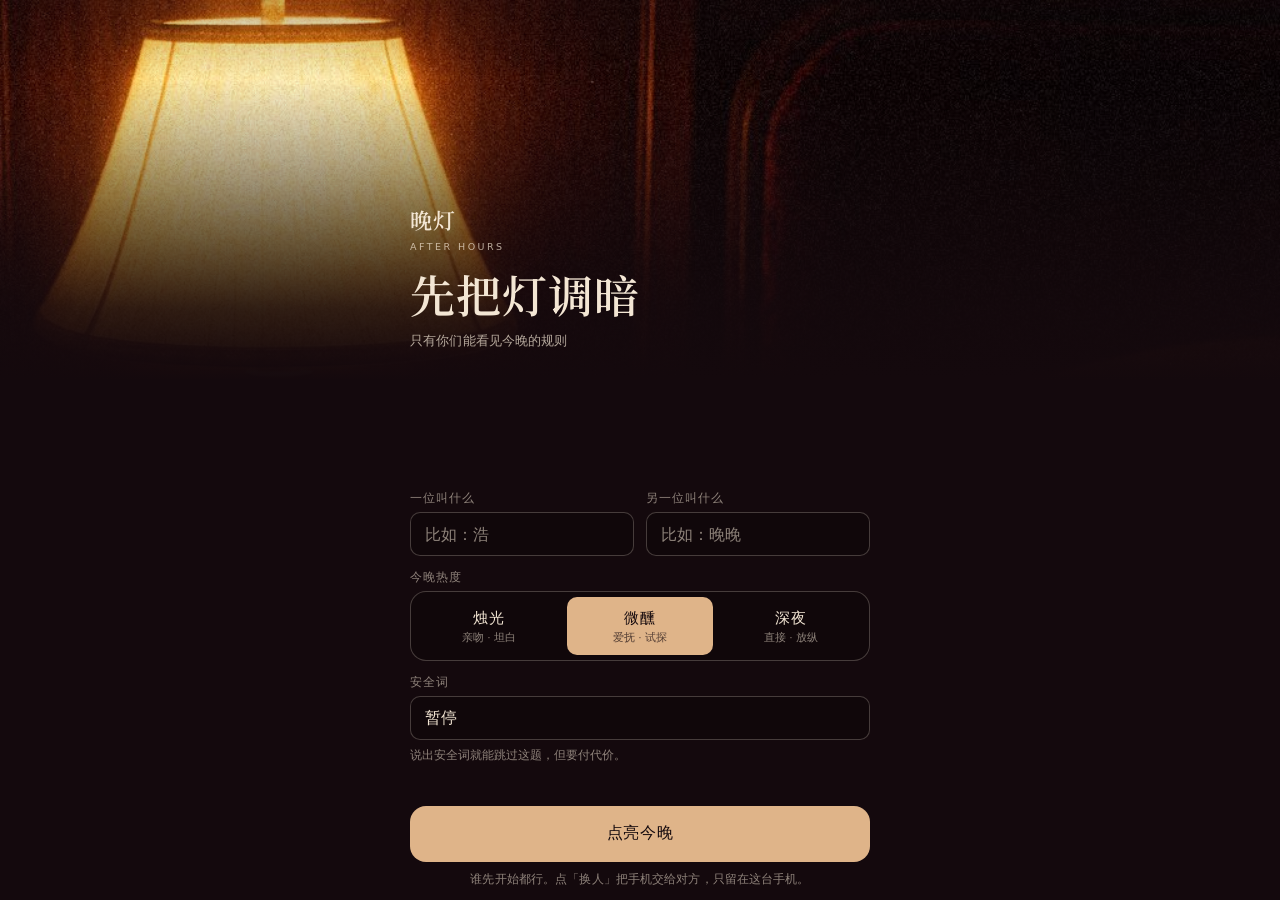
==== index.html @ 7af1636c "feat: 晚灯 v24 —— 签筒轮盘：全池发牌不缩水 参考 couple-stark 后的原创改进，回应两条反馈：  1. 轮盘不再只有八道题：整池洗成签筒，12 支上盘为窗口，    落过的扇在" ====
<!DOCTYPE html>
<html lang="zh-CN">
  <head>
    <meta charset="utf-8" />
    <meta
      name="viewport"
      content="width=device-width, initial-scale=1, viewport-fit=cover"
    />
    <meta name="apple-mobile-web-app-capable" content="yes" />
    <meta name="mobile-web-app-capable" content="yes" />
    <meta name="apple-mobile-web-app-status-bar-style" content="black-translucent" />
    <meta name="theme-color" content="#14090D" />
    <title>晚灯</title>
    <meta http-equiv="Cache-Control" content="no-store" />
    <link rel="manifest" href="./manifest.webmanifest" />
    <link rel="icon" href="./assets/favicon.svg" />
    <link rel="apple-touch-icon" href="./assets/apple-touch.png" />
    <link rel="preconnect" href="https://fonts.googleapis.com" />
    <link rel="preconnect" href="https://fonts.gstatic.com" crossorigin />
    <link
      href="https://fonts.googleapis.com/css2?family=Noto+Serif+SC:wght@500;600&display=swap"
      rel="stylesheet"
    />
    <link rel="stylesheet" href="./assets/app.css?v=24" />
  </head>
  <body>
    <!-- 图标本地子集（Phosphor regular 风格：256 网格、stroke 16、round 端点；不走 CDN，离线可用）
         只留真正在用的三枚：返回箭头、热度减、热度加。底栏不放图标。 -->
    <svg width="0" height="0" style="position:absolute" aria-hidden="true">
      <defs>
        <symbol id="i-arrow-left" viewBox="0 0 256 256">
          <g fill="none" stroke="currentColor" stroke-width="16" stroke-linecap="round" stroke-linejoin="round">
            <line x1="216" y1="128" x2="40" y2="128" />
            <polyline points="112 56 40 128 112 200" />
          </g>
        </symbol>
        <symbol id="i-minus" viewBox="0 0 256 256">
          <line x1="40" y1="128" x2="216" y2="128" stroke="currentColor" stroke-width="16" stroke-linecap="round" />
        </symbol>
        <symbol id="i-plus" viewBox="0 0 256 256">
          <g stroke="currentColor" stroke-width="16" stroke-linecap="round">
            <line x1="128" y1="40" x2="128" y2="216" />
            <line x1="40" y1="128" x2="216" y2="128" />
          </g>
        </symbol>
      </defs>
    </svg>
    <div id="app">
      <section class="screen active screen-setup" data-screen="setup" id="screen-setup">
        <header class="hero-photo">
          <img src="./assets/img/hotel.jpg" alt="" loading="eager" decoding="async" class="img-reveal" />
          <div class="hero-shade"></div>
        </header>
        <div class="hero-copy">
          <p class="brand">晚灯<span class="brand-en">AFTER HOURS</span></p>
          <h1 class="hero">先把灯调暗</h1>
          <p class="sub">只有你们能看见今晚的规则</p>
        </div>
        <div class="stack">
          <!-- 登记单的节奏：两个人并排成一对 → 热度是屏内最大的控件 → 安全词收成一行小注脚 -->
          <div class="field-pair">
            <div class="field">
              <label for="nameA">一位叫什么</label>
              <input id="nameA" type="text" maxlength="8" placeholder="比如：浩" autocomplete="off" />
            </div>
            <div class="field">
              <label for="nameB">另一位叫什么</label>
              <input id="nameB" type="text" maxlength="8" placeholder="比如：晚晚" autocomplete="off" />
            </div>
          </div>
          <div class="field field-heat">
            <label>今晚热度</label>
            <div class="heat-grid" id="heatGrid"></div>
          </div>
          <div class="field field-safe">
            <label for="safeWord">安全词</label>
            <input id="safeWord" type="text" maxlength="8" value="暂停" />
            <p class="field-note">说出安全词就能跳过这题，但要付代价。</p>
          </div>
        </div>
        <button class="btn btn-gold" id="startBtn">点亮今晚</button>
        <p class="footnote">谁先开始都行。点「换人」把手机交给对方，只留在这台手机。</p>
      </section>

      <section class="screen screen-home" data-screen="home" id="screen-home">
        <header class="hero-photo">
          <img src="./assets/img/hotel-home.jpg" alt="" loading="eager" decoding="async" class="img-reveal" />
          <div class="hero-shade"></div>
        </header>
        <div class="hero-copy">
          <p class="brand">晚灯<span class="brand-en">AFTER HOURS</span></p>
          <h1 class="hero" id="homeHero">今晚只属于你们</h1>
        </div>
        <div class="stack home-stack">
          <!-- 头牌 + 三件小静物：整宽一件主游戏，其余三件缩成一排小图；
               服务单仍是裸清单（明文决策），只是换成「头版 + 图录 + 华文广告栏」的报纸节奏 -->
          <button class="lead-card" data-open="tod">
            <span class="media"><img src="./assets/img/game-tod.jpg" alt="" loading="lazy" decoding="async" class="img-reveal" /></span>
            <span class="lead-cap"><b>真心话大冒险</b><i>轮到谁，谁就答</i></span>
          </button>
          <div class="tile-row">
            <button class="tile" data-open="dice">
              <span class="media"><img src="./assets/img/game-dice.jpg" alt="" loading="lazy" decoding="async" class="img-reveal img-focus-dice" /></span>
              <b>情趣骰子</b>
              <i>掷出这一下要做什么</i>
            </button>
            <button class="tile" data-open="wheel">
              <span class="media"><img src="./assets/img/game-wheel.jpg" alt="" loading="lazy" decoding="async" class="img-reveal img-focus-wheel" /></span>
              <b>命运轮盘</b>
              <i>转到哪句，就按哪句做</i>
            </button>
            <button class="tile" data-open="board">
              <span class="media"><img src="./assets/img/game-board.jpg" alt="" loading="lazy" decoding="async" class="img-reveal" /></span>
              <b>飞行棋</b>
              <i>先到头的人赢</i>
            </button>
          </div>
        </div>
        <div class="slip">
          <p class="slip-label">也可以玩</p>
          <button type="button" class="slip-row" data-open="combo" onclick="window.wandengOpen && window.wandengOpen('combo')">
            <b>连招</b>
            <span>答完，立刻按这个做</span>
          </button>
          <button type="button" class="slip-row" data-open="scene">
            <b>今晚剧本</b>
            <span>抽一幕，按场景演</span>
          </button>
          <button type="button" class="slip-row" data-open="choice">
            <b>二选一</b>
            <span>选了就不能反悔</span>
          </button>
          <button type="button" class="slip-row" data-open="timer">
            <b>倒计时</b>
            <span>铃响之前不许停</span>
          </button>
        </div>
      </section>

      <section class="screen" data-screen="tod" id="screen-tod">
        <div class="topbar">
          <button class="icon-btn" data-back><svg class="ico" aria-hidden="true"><use href="#i-arrow-left" /></svg></button>
          <div class="who" id="todWho">轮到谁</div>
          <div class="heat-stepper">
            <button class="step-btn" data-heat-step="-1"><svg class="ico ico-sm" aria-hidden="true"><use href="#i-minus" /></svg></button>
            <span class="pill" id="todHeat">微醺</span>
            <button class="step-btn" data-heat-step="1"><svg class="ico ico-sm" aria-hidden="true"><use href="#i-plus" /></svg></button>
          </div>
        </div>
        <article class="play-card flip-card" id="todCard">
          <div class="flip-inner">
            <div class="flip-face flip-front">
              <div class="kicker">真心话 · 大冒险</div>
              <div class="q">先选一边，翻面出题。</div>
            </div>
            <div class="flip-face flip-back">
              <div class="kicker" id="todKind">真心话</div>
              <div class="q" id="todText">先选真心话，还是大冒险。</div>
            </div>
          </div>
        </article>
        <div class="actions">
          <div class="btn-row">
            <button class="btn btn-honey" id="btnTruth">真心话</button>
            <button class="btn btn-honey" id="btnDare">大冒险</button>
          </div>
          <div class="btn-row">
            <button class="btn-text js-pass" id="btnSkip">过</button>
            <button class="btn-text" id="btnNext">换人</button>
          </div>
        </div>
      </section>

      <section class="screen" data-screen="dice" id="screen-dice">
        <div class="topbar">
          <button class="icon-btn" data-back><svg class="ico" aria-hidden="true"><use href="#i-arrow-left" /></svg></button>
          <div class="who" id="diceWho">轮到谁</div>
          <div class="heat-stepper">
            <button class="step-btn" data-heat-step="-1"><svg class="ico ico-sm" aria-hidden="true"><use href="#i-minus" /></svg></button>
            <span class="pill" data-heat-name>微醺</span>
            <button class="step-btn" data-heat-step="1"><svg class="ico ico-sm" aria-hidden="true"><use href="#i-plus" /></svg></button>
          </div>
        </div>
        <div class="dice-stage">
          <div class="dice-row">
            <div class="die-slot">
              <div class="die-wrap">
                <div class="die" id="dieAction"></div>
              </div>
              <span class="die-cap">动作</span>
            </div>
            <div class="die-slot">
              <div class="die-wrap">
                <div class="die" id="dieBody"></div>
              </div>
              <span class="die-cap">部位</span>
            </div>
          </div>
          <!-- 结果是一张纸，掷出之后才出现；没有前置说明卡 -->
          <div class="result hidden" id="diceCard">
            <b id="diceTitle"></b>
            <span id="diceLine"></span>
          </div>
        </div>
        <div class="actions">
          <button class="btn btn-gold" id="btnRoll">掷一次</button>
          <div class="btn-row">
            <button class="btn-text js-pass">过</button>
            <button class="btn-text" id="btnDiceNext">换人执行</button>
          </div>
        </div>
      </section>

      <section class="screen" data-screen="wheel" id="screen-wheel">
        <div class="topbar">
          <button class="icon-btn" data-back><svg class="ico" aria-hidden="true"><use href="#i-arrow-left" /></svg></button>
          <div class="who" id="wheelWho">轮到谁</div>
          <div class="heat-stepper">
            <button class="step-btn" data-heat-step="-1"><svg class="ico ico-sm" aria-hidden="true"><use href="#i-minus" /></svg></button>
            <span class="pill" data-heat-name>微醺</span>
            <button class="step-btn" data-heat-step="1"><svg class="ico ico-sm" aria-hidden="true"><use href="#i-plus" /></svg></button>
          </div>
        </div>
        <div class="wheel-box">
          <div class="pointer"></div>
          <div class="wheel" id="wheel"></div>
          <p class="wheel-queue" id="wheelQueue"></p>
        </div>
        <!-- 轮盘自己就是内容；结果纸在指针停下后才出现 -->
        <div class="result hidden" id="wheelCard">
          <b id="wheelTitle"></b>
          <span id="wheelLine"></span>
        </div>
        <div class="actions">
          <button class="btn btn-gold" id="btnSpin">转动</button>
          <div class="btn-row">
            <button class="btn-text js-pass">过</button>
            <button class="btn-text" id="btnWheelNext">换人</button>
          </div>
        </div>
      </section>

      <section class="screen" data-screen="combo" id="screen-combo">
        <div class="topbar">
          <button class="icon-btn" data-back><svg class="ico" aria-hidden="true"><use href="#i-arrow-left" /></svg></button>
          <div class="who" id="comboWho">轮到谁</div>
          <div class="heat-stepper">
            <button class="step-btn" data-heat-step="-1"><svg class="ico ico-sm" aria-hidden="true"><use href="#i-minus" /></svg></button>
            <span class="pill" data-heat-name>微醺</span>
            <button class="step-btn" data-heat-step="1"><svg class="ico ico-sm" aria-hidden="true"><use href="#i-plus" /></svg></button>
          </div>
        </div>
        <article class="play-card flip-card" id="comboCard">
          <div class="flip-inner">
            <div class="flip-face flip-front">
              <div class="kicker">连招</div>
              <div class="q">点下面抽题，答完翻面出招。</div>
              <p class="hint">答完点下面，答案会变成要做的事。</p>
            </div>
            <div class="flip-face flip-back">
              <div class="kicker" id="comboKicker">先答</div>
              <div class="q" id="comboQ">点下面，抽出一道。先认真答。</div>
              <p class="scene-do" id="comboDare"></p>
              <p class="hint" id="comboHint">答完点下面，答案会变成要做的事。</p>
            </div>
          </div>
        </article>
        <div class="actions">
          <button class="btn btn-gold" id="btnComboDraw">抽一题</button>
          <button class="btn btn-gold hidden" id="btnComboGo">说完了，按这个做</button>
          <div class="btn-row">
            <button class="btn-text js-pass" id="btnComboSkip">过</button>
            <button class="btn-text" id="btnComboNext">换人</button>
          </div>
        </div>
      </section>

      <section class="screen" data-screen="scene" id="screen-scene">
        <div class="topbar">
          <button class="icon-btn" data-back><svg class="ico" aria-hidden="true"><use href="#i-arrow-left" /></svg></button>
          <div class="who" id="sceneWho">轮到谁</div>
          <div class="heat-stepper">
            <button class="step-btn" data-heat-step="-1"><svg class="ico ico-sm" aria-hidden="true"><use href="#i-minus" /></svg></button>
            <span class="pill" data-heat-name>微醺</span>
            <button class="step-btn" data-heat-step="1"><svg class="ico ico-sm" aria-hidden="true"><use href="#i-plus" /></svg></button>
          </div>
        </div>
        <article class="play-card flip-card" id="sceneCard">
          <div class="flip-inner">
            <div class="flip-face flip-front">
              <div class="kicker">今晚剧本</div>
              <div class="q">点下面抽一幕，翻面开演。</div>
            </div>
            <div class="flip-face flip-back">
              <div class="kicker" id="sceneKicker">抽一幕</div>
              <div class="q" id="sceneTitle">点下面，抽出今晚要演的一幕。</div>
              <p class="scene-setup" id="sceneSetup"></p>
              <p class="scene-do" id="sceneDo"></p>
            </div>
          </div>
        </article>
        <div class="actions">
          <button class="btn btn-gold" id="btnScene">抽一幕</button>
          <div class="btn-row">
            <button class="btn-text js-pass">过</button>
            <button class="btn-text" id="btnSceneNext">换人</button>
          </div>
        </div>
      </section>

      <section class="screen" data-screen="choice" id="screen-choice">
        <div class="topbar">
          <button class="icon-btn" data-back><svg class="ico" aria-hidden="true"><use href="#i-arrow-left" /></svg></button>
          <div class="who" id="choiceWho">轮到谁</div>
          <div class="heat-stepper">
            <button class="step-btn" data-heat-step="-1"><svg class="ico ico-sm" aria-hidden="true"><use href="#i-minus" /></svg></button>
            <span class="pill" data-heat-name>微醺</span>
            <button class="step-btn" data-heat-step="1"><svg class="ico ico-sm" aria-hidden="true"><use href="#i-plus" /></svg></button>
          </div>
        </div>
        <article class="play-card flip-card" id="choiceCard">
          <div class="flip-inner">
            <div class="flip-face flip-front">
              <div class="kicker">二选一</div>
              <div class="q">点下面抽题，选了就不能反悔。</div>
            </div>
            <div class="flip-face flip-back">
              <div class="kicker">选了就不能反悔</div>
              <div class="q" id="choiceQ">点下面，抽出一道必须选的题。</div>
              <p class="scene-do" id="choiceDo"></p>
            </div>
          </div>
        </article>
        <div class="actions" id="choiceActions">
          <div class="btn-row" id="choiceBtns">
            <button class="btn btn-honey" id="choiceA">A</button>
            <button class="btn btn-honey" id="choiceB">B</button>
          </div>
          <button class="btn btn-gold" id="btnChoiceDraw">抽一道</button>
          <div class="btn-row">
            <button class="btn-text js-pass">过</button>
            <button class="btn-text" id="btnChoiceNext">换人</button>
          </div>
        </div>
      </section>

      <section class="screen" data-screen="timer" id="screen-timer">
        <div class="topbar">
          <button class="icon-btn" data-back><svg class="ico" aria-hidden="true"><use href="#i-arrow-left" /></svg></button>
          <div class="who" id="timerWho">轮到谁</div>
          <div class="heat-stepper">
            <button class="step-btn" data-heat-step="-1"><svg class="ico ico-sm" aria-hidden="true"><use href="#i-minus" /></svg></button>
            <span class="pill" data-heat-name>微醺</span>
            <button class="step-btn" data-heat-step="1"><svg class="ico ico-sm" aria-hidden="true"><use href="#i-plus" /></svg></button>
          </div>
        </div>
        <article class="play-card flip-card" id="timerCard">
          <div class="flip-inner">
            <div class="flip-face flip-front">
              <div class="kicker">倒计时</div>
              <div class="q">点下面抽题，铃响之前不许停。</div>
            </div>
            <div class="flip-face flip-back">
              <div class="kicker" id="timerKicker">铃响之前</div>
              <div class="timer-num" id="timerNum">00</div>
              <div class="timer-track" id="timerTrack"><i></i></div>
              <div class="q" id="timerText">点下面，抽出限时要做的事。</div>
            </div>
          </div>
        </article>
        <div class="actions">
          <button class="btn btn-gold" id="btnTimerStart" disabled>开始</button>
          <div class="btn-row">
            <button class="btn-text" id="btnTimerDraw">再抽一个</button>
            <button class="btn-text" id="btnTimerNext">换人</button>
          </div>
          <button class="linkish js-pass">过</button>
        </div>
      </section>

      <section class="screen" data-screen="pass" id="screen-pass">
        <div class="pass-wrap">
          <p class="brand">把手机递过去</p>
          <h1 class="display" id="passName">晚晚</h1>
          <p class="sub">确认是你，再看下一题。</p>
        </div>
        <button class="btn btn-gold" id="passConfirm">是我</button>
      </section>

      <section class="screen" data-screen="boundary" id="screen-boundary">
        <div class="topbar">
          <button class="icon-btn" data-back="settings"><svg class="ico" aria-hidden="true"><use href="#i-arrow-left" /></svg></button>
          <div class="who">边界清单</div>
          <span class="pill" id="boundaryTopPill">只在本机</span>
        </div>
        <p class="field-note bd-lead">两个人各自点一遍。今晚真正要玩的，只留都点了 Yes 的。</p>
        <div class="bd-summary" id="boundarySummary"></div>
        <div class="boundary-list" id="boundaryList"></div>
        <div class="actions">
          <button class="btn btn-outline" id="boundaryClear">清空这一页</button>
        </div>
      </section>

      <section class="screen" data-screen="settings" id="screen-settings">
        <div class="topbar">
          <button class="icon-btn" data-back><svg class="ico" aria-hidden="true"><use href="#i-arrow-left" /></svg></button>
          <div class="who">设置</div>
          <span class="pill">只在本机</span>
        </div>
        <div class="settings-list">
          <div class="panel">
            <div class="panel-head"><b>导出备份</b><span>JSON</span></div>
            <p class="field-note">称呼、热度、用过的题、边界清单都会一起导出。</p>
            <button class="btn btn-outline" id="btnExport">导出到文件</button>
          </div>
          <div class="panel">
            <div class="panel-head"><b>导入备份</b><span>JSON</span></div>
            <p class="field-note">会用文件里的内容覆盖这台手机上的记录。读不了就什么都不改。</p>
            <label class="file-btn">
              <span>选择备份文件</span>
              <input type="file" accept="application/json,.json" id="importBackup" />
            </label>
          </div>
          <div class="panel">
            <div class="panel-head"><b>导入自定义题</b><span>JSON</span></div>
            <p class="field-note">一串对象，每个含 kind、heat、gender 与该项对应字段，追加进抽题池。</p>
            <label class="file-btn">
              <span>选择题库文件</span>
              <input type="file" accept="application/json,.json" id="importCustom" />
            </label>
          </div>
          <div class="panel">
            <div class="panel-head"><b>重新设置</b><span>称呼 · 热度</span></div>
            <p class="field-note">回到最开始那一屏，重新填称呼、选今晚的热度。记录不会清掉。</p>
            <button class="btn btn-outline" id="resetBtn">回到设置</button>
          </div>
          <button class="panel boundary-entry" data-open="boundary">
            <div class="panel-head"><b>边界清单</b><span id="boundaryPill">共同 0</span></div>
            <p class="field-note bd-lead">两个人各自点一遍。今晚真正要玩的，只留都点了 Yes 的。</p>
          </button>
        </div>
        <p class="set-status" id="settingsStatus"></p>
      </section>

      <section class="screen" data-screen="plan" id="screen-plan">
        <div class="topbar">
          <button class="icon-btn" data-back><svg class="ico" aria-hidden="true"><use href="#i-arrow-left" /></svg></button>
          <div class="who">今晚做什么</div>
          <span class="pill" id="planPill">房间里</span>
        </div>
        <div class="btn-row">
          <button class="btn btn-honey" data-plan-pile="room">房间里</button>
          <button class="btn btn-outline" data-plan-pile="out">出门</button>
        </div>
        <article class="panel plan-card" id="planCard">
          <div class="panel-head"><b id="planTitle">还没抽</b><span id="planMark"></span></div>
          <p class="plan-desc" id="planDesc">两堆卡：在房间里做的，和要出门做的。抽到就做，不换。</p>
        </article>
        <div class="actions">
          <button class="btn btn-gold" id="btnPlanDraw">抽一张</button>
        </div>
      </section>

      <section class="screen" data-screen="board" id="screen-board">
        <div class="topbar">
          <button class="icon-btn" data-back><svg class="ico" aria-hidden="true"><use href="#i-arrow-left" /></svg></button>
          <div class="who" id="boardWho">轮流走</div>
          <div class="heat-stepper">
            <button class="step-btn" data-heat-step="-1"><svg class="ico ico-sm" aria-hidden="true"><use href="#i-minus" /></svg></button>
            <span class="pill" data-heat-name>微醺</span>
            <button class="step-btn" data-heat-step="1"><svg class="ico ico-sm" aria-hidden="true"><use href="#i-plus" /></svg></button>
          </div>
        </div>
        <p class="board-progress pill" id="boardPill">起点</p>
        <div class="board-grid" id="boardGrid"></div>
        <article class="panel board-slot">
          <div class="panel-head"><b id="boardTitle">掷骰子</b><span class="board-die" id="boardDie" aria-hidden="true">⚄</span><span id="boardMark">第 1 格</span></div>
          <p class="board-line" id="boardLine">两个人轮流。先走到最后一格的人赢。</p>
        </article>
        <!-- 掷骰浮层：真正的骰子滚完这一把，棋子才走 -->
        <div class="die-overlay hidden" id="boardDieOverlay" aria-hidden="true">
          <div class="die-wrap"><div class="die" id="boardDie3d"></div></div>
        </div>
        <div class="actions">
          <div class="btn-row">
            <button class="btn btn-outline" id="btnBoardTheme">玩法：都来</button>
            <button class="btn btn-gold" id="btnBoardRoll">掷骰子</button>
          </div>
        </div>
      </section>

      <nav class="tabbar hidden" id="tabbar" aria-label="主分区">
        <button type="button" class="tab is-active" data-tab="home">
          <span>首页</span>
        </button>
        <button type="button" class="tab" data-tab="settings">
          <span>设置</span>
        </button>
      </nav>

    </div>

    <div class="modal" id="safeModal">
      <div class="sheet" role="dialog" aria-modal="true" aria-labelledby="safeTitle">
        <h3 id="safeTitle">过</h3>
        <p class="sub" id="safeLead" style="text-align: left">这题不做。作为代价：</p>
        <p class="cost-line" id="safeCost"></p>
        <div class="actions" style="margin-top: 18px">
          <button class="btn btn-gold" id="safeAccept">接受代价</button>
          <button class="btn btn-outline" id="safeClose">还是做这题</button>
          <button class="linkish" id="coolDown">太过了，热度调低</button>
        </div>
      </div>
    </div>

    <div id="staleBar" class="stale-bar hidden">
      手机还在用旧版，连招会打不开。请关掉这个标签，再打开一次。
    </div>
    <script src="./assets/logic.js?v=24"></script>
    <script src="./assets/data.js?v=24"></script>
    <script src="./assets/app.js?v=24"></script>
    <script>
      (function () {
        if (!window.WANDENG || !window.WANDENG.combo) {
          var el = document.getElementById("staleBar");
          if (el) el.classList.remove("hidden");
        }
      })();
    </script>
  </body>
</html>
---- assets/app.css ----
/* ==========================================================================
   晚灯 AFTER HOURS · 关灯后的酒店房间
   唯一光源是床头灯那张照片，屏幕其余部分是房间的暗部。
   底 = 近黑酒红 #14090D · 字 = 被灯照到的奶油色 #F3E6D4
   暖金 #DFB489 表示「灯还亮着 / 开关拨到的位置」：每屏一颗的主按钮、
   热度选中块（v21 起并入灯金系统，不再用奶油）、双方都 Yes 的边界行、
   棋子所在的格、底栏选中的灯芯。
   酒红 #9C3D4A 整屏最多一次（她的棋子 / No / 时间到）。
   被照亮的物件共用一块象牙 #F0E3D0：骰面、题面卡、结果纸、轮盘亮扇面。
   对等的选择不做主次（真心话=大冒险、A=B，同是奶油实底）。
   首页没有盒子：照片就是物件，服务单是裸清单；静物图一律不带描边（v21），
   靠照片本身与暗部分离，缩略图与全文共用「同一晚、同一盏灯」的一套素材。
   圆角只留两档：16（卡片与按钮）与 10（小控件）。
   禁止：满屏 mesh 渐变 / 渐变裁字 / 文字光晕 / 玻璃拟态（backdrop-filter、
   顶边内高光、柔投影）/ 999px 胶囊主按钮与选中态 / 居中金线 / 行尾 › / 斜体编号。
   全部颜色与几何走 :root token，任何屏不再单独发明材质。
   ========================================================================== */

:root {
  /* —— 房间：底与面（全部实色，没有任何渐变底）—— */
  --room: #14090D;          /* 关了大灯的房间：近黑酒红 */
  --room-sunk: #10070A;      /* 更暗一档：输入槽 / 分段控件底 / 骰子的台面 */
  --room-raised: #1B0E13;    /* 灯下的纸或漆面：卡片实底 */
  --wheel-dark: #2B171D;     /* 轮盘深漆扇面（与象牙扇交替） */
  --mask-ink: rgba(10, 5, 7, 0.86); /* 弹层遮罩：实色压暗，不用 blur */

  /* —— 奶油：被灯照到的字（低于 --cream-55 的档只做描边，不做字色）—— */
  --cream: #F3E6D4;            /* 15.9:1 on --room */
  --cream-72: rgba(243, 230, 212, 0.72); /* 8.4:1 */
  --cream-55: rgba(243, 230, 212, 0.55); /* 5.1:1 */
  --line-16: rgba(243, 230, 212, 0.16);  /* 卡片 1px 描边 */
  --line-24: rgba(243, 230, 212, 0.24);  /* 可操作控件外框 */
  --line-10: rgba(243, 230, 212, 0.10);  /* 行间 1px 分隔 */

  /* —— 暖金：只用来表示「灯还亮着 / 开关拨到的位置」——
     主按钮、热度选中块、双方都 Yes 的边界行、棋子所在的格、底栏灯芯 */
  --lamp: #DFB489;

  /* —— 酒红：整屏最多一次（玩家她的棋子 / No / 时间到）。不用来给对等选项分主次 —— */
  --wine: #9C3D4A;

  /* —— 象牙：骰面与「灯下的纸」同一种被照亮的材料 —— */
  --die-face: #F0E3D0;
  --die-face-alt: #E7D6BE;
  --die-ink: #170B0F;
  --paper-ink-55: rgba(23, 11, 15, 0.55);
  --paper-ink-72: rgba(23, 11, 15, 0.72);

  /* —— 墨：奶油实底物件上的字 —— */
  --ink: #14090D;

  /* —— 字族：标题衬线，正文系统无衬线 400 —— */
  --font-serif: "Noto Serif SC", "Songti SC", "STSong", "Source Han Serif SC", Georgia, serif;
  --font-body: -apple-system, BlinkMacSystemFont, "PingFang SC", "Hiragino Sans GB",
    "Microsoft YaHei", system-ui, "Noto Sans SC", sans-serif;

  /* —— 几何：圆角只留两档——16 给卡片与按钮，10 给小控件；没有胶囊 —— */
  --radius-lg: 16px;
  --radius-sm: 10px;
  --btn-height: 56px; /* 主按钮：实心物件的高度（设置页那颗就是这个尺寸） */
  --tap-min: 44px;    /* 次级 / 文字按钮的最小可点高度 */

  /* —— 骰子尺寸唯一事实源：骰面 translateZ 必须是它的一半 —— */
  --die-size: 116px;
  --die-z: 58px;

  /* —— 动效带：press 160 · 选中/滑动 280 · 弹层开 420/关 300 · reveal 520 · 图片 500 · 蓄力 240 —— */
  --motion-fast: 0.15s;
  --motion-med: 0.2s;
  --motion-slow: 0.38s;
  --transition-ui: transform var(--motion-fast) ease, opacity var(--motion-fast) ease,
    background var(--motion-med) ease, border-color var(--motion-med) ease,
    color var(--motion-med) ease;
  --ease-out: cubic-bezier(0.23, 1, 0.32, 1);
  --ease-in-out: cubic-bezier(0.77, 0, 0.175, 1);
  --ease-drawer: cubic-bezier(0.32, 0.72, 0, 1);
  --ease-spring: cubic-bezier(0.34, 1.56, 0.64, 1);
  --focus-ring: 2px solid var(--cream);
  --safe-top: max(18px, env(safe-area-inset-top));
  --tap-pad: max(env(safe-area-inset-bottom), 12px);

  /* —— 布局：内容列 = min(100% - 40px, 460px)。桌面宽度只是把这一列居中，不是另一套布局 —— */
  --gutter: max(20px, calc((100vw - 460px) / 2));
  --safe-bottom: calc(env(safe-area-inset-bottom, 0px) + 12px);
  --tabbar-h: 52px;
}

* {
  box-sizing: border-box;
  -webkit-tap-highlight-color: transparent;
}

html,
body {
  margin: 0;
  min-height: 100%;
  background: var(--room);
  color: var(--cream);
  font-family: var(--font-body);
  font-weight: 400;
}

body {
  min-height: 100vh;
  min-height: 100dvh;
  overflow: hidden;
}

/* ==========================================================================
   骨架：#app 是透明外壳，每块 .screen 就是那间房本身（实底，不叠色罩）
   ========================================================================== */

#app {
  position: relative;
  z-index: 1;
  height: 100vh;
  height: 100dvh;
  width: 100%;
}

.screen {
  position: relative;
  display: none;
  flex-direction: column;
  height: 100%;
  overflow: auto;
  padding: calc(var(--safe-top) + 8px) var(--gutter) var(--safe-bottom);
}

.screen > * {
  position: relative;
  z-index: 1;
}

.screen.active {
  display: flex;
  animation: rise 0.45s ease;
}

@keyframes rise {
  from {
    opacity: 0;
    transform: translateY(-8px); /* 从上方落位：不向文档底部溢出，入场期间 scrollHeight 恒定 */
  }
  to {
    opacity: 1;
    transform: none;
  }
}

/* 重抽反馈：内容被覆盖时重放入场动画，让「再抽一次」看得见 */
@keyframes repick {
  from {
    opacity: 0;
    transform: translateY(-6px);
  }
  to {
    opacity: 1;
    transform: none;
  }
}

.repick {
  animation: repick 0.32s ease;
}

/* ==========================================================================
   品牌 / 标题 / 正文
   「晚灯」两字要读成一个词：字距 0.04em（≤0.06em），实色奶油，不裁渐变、不加光晕
   ========================================================================== */

/* 字阶系统：字标 22 让位给巨标（34–46），铭牌 9.5——两块衬线的层级差拉开，不再打架 */
.brand {
  margin: 0;
  text-align: center;
  font-family: var(--font-serif);
  font-size: 22px;
  font-weight: 600;
  letter-spacing: 0.04em;
  line-height: 1.3;
  color: var(--cream);
}

/* AFTER HOURS：9.5px 的小铭牌，正体，无斜体；字距 0.26em——
   两轮评审 0.18 嫌紧、0.34 嫌宽，取中间值当「铭牌」读 */
.brand-en {
  display: block;
  margin-top: 6px;
  font-family: var(--font-body);
  font-style: normal;
  font-size: 9.5px;
  font-weight: 400;
  letter-spacing: 0.26em;
  text-transform: uppercase;
  color: var(--cream-72);
}

h1,
.display {
  font-family: var(--font-serif);
  font-weight: 600;
  letter-spacing: 0.04em;
  line-height: 1.35;
  color: var(--cream);
}

.hero {
  margin: clamp(10px, 2dvh, 18px) 0 clamp(4px, 1dvh, 8px);
  font-size: clamp(34px, 5dvh, 46px);
  line-height: 1.22;
  letter-spacing: 0.02em;
  text-align: center;
  color: var(--cream);
}

.sub {
  margin: 0;
  color: var(--cream-72);
  font-size: 13px;
  font-weight: 400;
  letter-spacing: 0.01em;
  line-height: 1.65;
  text-align: center;
}

.footnote {
  text-align: center;
  color: var(--cream-55);
  font-size: 11.5px;
  font-weight: 400;
  letter-spacing: 0.01em;
  line-height: 1.6;
  margin: 8px 0 0;
  flex: 0 0 auto;
}

/* ==========================================================================
   灯照带：设置页与首页共用的那张床头灯照片
   满宽、顶到状态栏之上；底部用很短一段暗渐变溶进 --room（照片与背景是同一间房）
   ========================================================================== */

.hero-photo {
  position: relative;
  flex: 0 0 auto;
  margin: calc(-1 * var(--safe-top) - 8px) calc(-1 * var(--gutter)) 0;
  height: clamp(240px, 38dvh, 340px);
  overflow: hidden;
}

.hero-photo img {
  width: 100%;
  height: 100%;
  display: block;
  object-fit: cover;
  object-position: 50% 0%; /* 灯在照片顶部：顶端对齐，把下面的暗部留给字 */
}

/* 首页不再复用设置页的照片：v21 起两张不同场景（设置=床头柜上的两杯酒，
   首页=床上的手机与远处的灯），同一晚、同一盏灯，但不是同一张 Banner。
   首页还要往下装头牌与三件小静物、四行服务单，照片收在 26dvh */
.screen-home .hero-photo {
  height: clamp(196px, 26dvh, 248px);
}

.screen-home .hero-photo img {
  object-position: 50% 16%; /* 灯在照片上三分之一：带子取景取到灯与一小段床 */
}

/* 照片矮一档，字就往暗部多咬进去一点，保持「标题落在灯的余光照不到的地方」 */
.screen-home .hero-copy {
  margin-top: clamp(-124px, -14dvh, -84px);
}

/* 整段溶进房间：顶部先轻轻压住，中段开始衰减，下沿完全化进 --room。
   照片不是贴上去的 Banner，是房间里那盏灯本身 */
.hero-shade {
  position: absolute;
  inset: 0;
  background: linear-gradient(
    180deg,
    rgba(20, 9, 13, 0.22) 0%,
    rgba(20, 9, 13, 0) 20%,
    rgba(20, 9, 13, 0.5) 52%,
    rgba(20, 9, 13, 0.88) 78%,
    var(--room) 96%
  );
}

/* 标志与标题落在光晕淡下去的暗部：负 margin 咬进带子下沿的纯暗区。
   左对齐是唯一的标题系统——设置页与首页同一套，不再各摆各的 */
.hero-copy {
  position: relative;
  z-index: 2;
  flex: 0 0 auto;
  display: flex;
  flex-direction: column;
  align-items: flex-start;
  text-align: left;
  margin-top: clamp(-156px, -17dvh, -96px);
}

.hero-copy .brand,
.hero-copy .hero,
.hero-copy .sub {
  text-align: left;
}

.hero-copy .hero {
  margin-top: clamp(8px, 1.6dvh, 14px);
}

.stack {
  display: flex;
  flex-direction: column;
  gap: clamp(10px, 1.7dvh, 14px);
  flex: 1;
  min-height: 0;
}

/* ==========================================================================
   首页：一张「今晚的目录页」——头版一件主游戏整宽压阵，三件小静物一排，
   页尾四行服务单是裸清单。照片与文字共用一套「标题左 · 说明右」的版式语气
   ========================================================================== */

.home-stack {
  flex: 0 0 auto;
  gap: clamp(10px, 1.8dvh, 16px);
  margin-top: clamp(10px, 1.8dvh, 14px);
}

/* 头牌：整宽一件静物，没有壳、没有描边——照片自己就是入口。
   圆角与裁剪只落在图片壳（.media）上：图注在壳外，字脚不会被圆角啃掉 */
.lead-card {
  display: block;
  width: 100%;
  padding: 0;
  border: 0;
  background: none;
  box-shadow: none;
  color: inherit;
  text-align: left;
  cursor: pointer;
  transition: var(--transition-ui), transform 160ms var(--ease-out), filter 160ms var(--ease-out);
}

.media {
  display: block;
  position: relative;
  overflow: hidden;
}

.lead-card .media {
  border-radius: var(--radius-lg);
}

.lead-card .media img {
  width: 100%;
  height: clamp(136px, 17dvh, 172px);
  display: block;
  object-fit: cover;
  object-position: 50% 62%; /* 方图裁成横带：取景对准灯下的那叠牌，上缘留一点灯晕 */
  background: var(--room-sunk);
  filter: brightness(1.05);
}

/* 图注沿用服务单的「题左 · 注右」：目录页只有一种文字排法 */
.lead-cap {
  display: flex;
  align-items: baseline;
  justify-content: space-between;
  gap: 12px;
  padding: 9px 2px 0;
}

.lead-cap b {
  font-family: var(--font-body);
  font-style: normal;
  font-size: 17px;
  font-weight: 500;
  letter-spacing: 0.02em;
  color: var(--cream);
}

.lead-cap i {
  font-style: normal;
  font-size: 12px;
  font-weight: 400;
  letter-spacing: 0.01em;
  color: var(--cream-55);
  white-space: nowrap;
  overflow: hidden;
  text-overflow: ellipsis;
}

/* 三件小静物：骰子 / 轮盘 / 飞行棋。等宽一排，4:3 小图 + 两行小字 */
.tile-row {
  display: grid;
  grid-template-columns: repeat(3, 1fr);
  gap: 10px;
}

.tile {
  display: block;
  padding: 0;
  border: 0;
  background: none;
  box-shadow: none;
  color: inherit;
  text-align: left;
  cursor: pointer;
  transition: var(--transition-ui), transform 160ms var(--ease-out), filter 160ms var(--ease-out);
}

.tile .media {
  border-radius: var(--radius-sm);
}

.tile .media img {
  width: 100%;
  aspect-ratio: 4 / 3;
  object-fit: cover;
  display: block;
  background: var(--room-sunk);
  filter: brightness(1.05);
}

.tile b {
  display: block;
  margin: 7px 0 2px;
  font-family: var(--font-body);
  font-style: normal;
  font-size: 13px;
  font-weight: 500;
  letter-spacing: 0.02em;
  color: var(--cream);
}

.tile i {
  display: block;
  font-style: normal;
  font-size: 10.5px;
  font-weight: 400;
  letter-spacing: 0.01em;
  line-height: 1.45;
  color: var(--cream-55);
}

/* 骰子在方图的右下角：窄列 4:3 裁切把取景带对准那两枚骰 */
.tile .media img.img-focus-dice {
  object-position: 50% 72%;
}

/* 轮盘格：取景带下压，把左上角灯罩的亮斑让出画面 */
.tile .media img.img-focus-wheel {
  object-position: 50% 58%;
}

/* 服务单：连招 / 今晚剧本 / 二选一 / 倒计时。四行文字，行间一条 1px 分隔，
   没有编号、没有圆图标，也没有壳——是一张裸清单，不再和上面的照片抢「盒子」感。
   上面那四个是照片物件，这四个是纸上的字：给这半张单子一行页眉，读起来才是「也可以」而不是「被截断」 */
.slip-label {
  margin: 0 0 2px;
  padding-bottom: 9px;
  border-bottom: 1px solid var(--line-10);
  color: var(--cream-55);
  font-size: 10.5px;
  font-weight: 400;
  letter-spacing: 0.16em;
}

.slip {
  display: flex;
  flex-direction: column;
  margin-top: clamp(8px, 1.6dvh, 12px);
  padding: 0;
  border: 0;
  background: none;
  flex: 0 0 auto;
}

.slip-row {
  display: grid;
  grid-template-columns: 1fr auto;
  align-items: baseline;
  gap: 12px;
  width: 100%;
  min-height: 40px;
  padding: 7px 0;
  border: 0;
  border-radius: 0;
  background: none;
  color: inherit;
  text-align: left;
  cursor: pointer;
  transition: var(--transition-ui);
}

.slip-row + .slip-row {
  border-top: 1px solid var(--line-10);
}

.slip-row b {
  font-size: 15px;
  font-weight: 500;
  letter-spacing: 0.02em;
  color: var(--cream);
}

.slip-row span {
  font-size: 11.5px;
  font-weight: 400;
  letter-spacing: 0.01em;
  color: var(--cream-55);
  white-space: nowrap;
  overflow: hidden;
  text-overflow: ellipsis;
}

/* ==========================================================================
   顶栏：收成一行 —— 不带圆底的箭头 · 轮到谁 · 连成一体的热度控件
   ========================================================================== */

.topbar {
  display: grid;
  grid-template-columns: 44px 1fr auto;
  align-items: center;
  gap: 8px;
  margin-bottom: clamp(8px, 1.6dvh, 12px);
  flex: 0 0 auto;
}

.icon-btn {
  display: grid;
  place-items: center;
  width: 44px;
  height: 44px;
  border: 0;
  border-radius: var(--radius-sm);
  background: none;
  box-shadow: none;
  color: var(--cream);
  cursor: pointer;
  transition: var(--transition-ui);
}

.topbar .who {
  text-align: center;
  font-family: var(--font-body);
  font-size: 15px;
  font-weight: 500;
  letter-spacing: 0.03em;
  color: var(--cream);
  overflow: hidden;
  text-overflow: ellipsis;
  white-space: nowrap;
}

/* 本地图标 sprite 引用：currentColor 继承，256 网格 stroke 16 */
.ico {
  width: 20px;
  height: 20px;
  display: block;
}

.ico-sm {
  width: 14px;
  height: 14px;
}

/* 热度步进器：减 · 档名 · 加共用一个外框，不是三个分开的圆 */
.heat-stepper {
  display: inline-flex;
  align-items: stretch;
  height: 34px;
  border: 1px solid var(--line-24);
  border-radius: var(--radius-sm);
  background: var(--room-sunk);
  overflow: hidden;
}



.step-btn {
  display: grid;
  place-items: center;
  width: 32px;
  border: 0;
  border-radius: 0;
  background: none;
  box-shadow: none;
  color: var(--cream);
  cursor: pointer;
  transition: var(--transition-ui);
}

.step-btn:disabled {
  color: var(--cream-55);
  opacity: 0.5;
  cursor: default;
}

/* 状态小标（顶栏「只在本机」、边界统计、棋盘进度）：矮圆角矩形，不是胶囊 */
.pill {
  display: inline-flex;
  align-items: center;
  justify-content: center;
  height: 30px;
  padding: 0 10px;
  border-radius: var(--radius-sm);
  font-size: 11px;
  letter-spacing: 0.03em;
  color: var(--cream-72);
  white-space: nowrap;
  background: var(--room-raised);
  border: 1px solid var(--line-16);
  box-shadow: none;
}

/* 与减加同框的档名：自身不带底与圆角，只带左右两条 1px 内分隔线，
   于是「减 · 档名 · 加」读作一段连在一起的控件 */
.heat-stepper .pill {
  height: auto;
  min-width: 48px;
  padding: 0 10px;
  border: 0;
  border-left: 1px solid var(--line-16);
  border-right: 1px solid var(--line-16);
  border-radius: 0;
  background: none;
  color: var(--cream);
  font-size: 12px;
  font-weight: 500;
  letter-spacing: 0.04em;
}

/* ==========================================================================
   按钮体系：一件实心主操作 + 细边次操作 + 纯文字
   圆角只有 16 / 10 两档，没有任何 999px 胶囊
   ========================================================================== */

.btn {
  height: var(--btn-height);
  border: 0;
  border-radius: var(--radius-lg);
  font-family: var(--font-body);
  font-size: 16px;
  font-weight: 500;
  letter-spacing: 0.04em;
  cursor: pointer;
  width: 100%;
  transition: var(--transition-ui);
}

.btn:disabled {
  opacity: 0.4;
  cursor: default;
}

/* 主操作：唯一的实心暖金物件（每屏一颗），深色字。
   「点亮今晚」点的就是这盏灯——用 --lamp，不用奶油 */
.btn-gold {
  background: var(--lamp);
  color: var(--ink);
  box-shadow: none;
}

/* 对称选择对里与真心话平权的那一颗：仍是实心奶油 */
.btn-honey {
  background: var(--cream);
  color: var(--ink);
  box-shadow: none;
}

/* 次级操作：细边 */
.btn-outline {
  background: none;
  border: 1px solid var(--line-24);
  border-radius: var(--radius-lg);
  color: var(--cream);
  box-shadow: none;
}

/* 文字操作：过 / 换人。放在主按钮下面，8.4:1，不和背景融在一起 */
.btn-text {
  display: inline-flex;
  align-items: center;
  justify-content: center;
  height: var(--tap-min);
  border: 0;
  border-radius: var(--radius-sm);
  background: none;
  color: var(--cream-72);
  font-family: var(--font-body);
  font-size: 14px;
  font-weight: 400;
  letter-spacing: 0.03em;
  cursor: pointer;
  transition: var(--transition-ui);
}

.btn-row {
  display: grid;
  grid-template-columns: 1fr 1fr;
  gap: 10px;
}

.actions {
  margin-top: auto;
  padding-top: clamp(10px, 2dvh, 16px);
  display: flex;
  flex-direction: column;
  gap: clamp(4px, 1dvh, 8px);
  flex: 0 0 auto;
}

.linkish {
  background: none;
  border: 0;
  border-radius: var(--radius-sm);
  color: var(--cream-72);
  font-family: var(--font-body);
  font-size: 13.5px;
  font-weight: 400;
  letter-spacing: 0.02em;
  min-height: var(--tap-min);
  padding: 8px 12px;
  cursor: pointer;
  transition: var(--transition-ui);
}

#choiceA,
#choiceB {
  height: auto;
  min-height: 52px;
  padding: 10px 14px;
  white-space: normal;
  line-height: 1.4;
  letter-spacing: 0.01em;
  font-size: 14px;
  font-weight: 500;
  transition: opacity 280ms var(--ease-out), box-shadow 280ms var(--ease-out),
    filter 160ms var(--ease-out);
}

/* ==========================================================================
   交互状态：桌面预览 hover / 键盘 focus-visible / 按下
   ========================================================================== */

.btn:focus-visible,
.btn-text:focus-visible,
.icon-btn:focus-visible,
.step-btn:focus-visible,
.lead-card:focus-visible,
.tile:focus-visible,
.slip-row:focus-visible,
.heat-btn:focus-visible,
.bd-opt:focus-visible,
.linkish:focus-visible,
input[type="text"]:focus-visible {
  outline: var(--focus-ring);
  outline-offset: 2px;
}

@media (hover: hover) and (pointer: fine) {
  .btn:not(:disabled):hover,
  .lead-card:hover,
  .tile:hover,
  .slip-row:hover,
  .icon-btn:hover,
  .step-btn:not(:disabled):hover,
  .file-btn:hover,
  .linkish:hover,
  .btn-text:hover {
    filter: brightness(1.1);
  }

  .btn-outline:hover,
  .file-btn:hover,
  .linkish:hover,
  .btn-text:hover {
    color: var(--cream);
  }
}

.btn:not(:disabled):active,
.btn-text:active,
.lead-card:active,
.tile:active,
.slip-row:active,
.heat-btn:active,
.icon-btn:active,
.linkish:active {
  transform: scale(0.98);
  filter: brightness(0.94);
}

/* 可点按面统一基座：position 供 ripple 定位，overflow 裁圆角。
   头牌与小静物不在此列——它们的圆角裁剪在 .media 图片壳上，
   图注在壳外；波纹由 JS 直接注入 .media，图注字脚才不会被圆角啃掉 */
.btn,
.btn-text,
.slip-row,
.heat-btn,
.icon-btn {
  position: relative;
  overflow: hidden;
  transition: var(--transition-ui), transform 160ms var(--ease-out), filter 160ms var(--ease-out);
}

/* 波纹：JS 注入 span.ripple 并写 left/top/width/height，单次播放后移除 */
span.ripple {
  position: absolute;
  border-radius: 50%;
  transform: scale(0);
  opacity: 0.9;
  background: rgba(243, 230, 212, 0.18);
  pointer-events: none;
  animation: ripple var(--motion-slow) var(--ease-out);
}

@keyframes ripple {
  to {
    transform: scale(4);
    opacity: 0;
  }
}

/* 二选一：选中=奶油描边环，落选=压暗。不缩放、不加投影 */
#choiceA.is-selected,
#choiceB.is-selected {
  box-shadow: 0 0 0 1px var(--cream);
  transition: opacity 280ms var(--ease-out), box-shadow 280ms var(--ease-out),
    filter 160ms var(--ease-out);
}

#choiceA.is-dimmed,
#choiceB.is-dimmed {
  opacity: 0.45;
  transition: opacity 280ms var(--ease-out), box-shadow 280ms var(--ease-out),
    filter 160ms var(--ease-out);
}

/* 热度指示滑块：垫在 .heat-btn（z-index:1）之下，left/width 由 JS 写 inline。
   选中档 = 灯拧到的位置：灯金实底，与主按钮同一个「亮」系统（v21） */
span.heat-ind {
  position: absolute;
  top: 5px;
  bottom: 5px;
  left: 0;
  width: 0;
  border-radius: var(--radius-sm);
  background: var(--lamp);
  transition: transform 280ms var(--ease-in-out), width 280ms var(--ease-in-out);
  z-index: 0;
  pointer-events: none;
}

/* 图片入场：只淡入。关灯房间里没有镜头炫光，不做 blur 与缩放 */
img.img-reveal {
  opacity: 0;
  transition: opacity 500ms var(--ease-out);
}

img.img-reveal.is-loaded {
  opacity: 1;
}

/* 倒计时节拍：standalone scale 属性，不碰 transform */
.timer-num.pulse {
  animation: timerPulse 600ms var(--ease-spring);
}

@keyframes timerPulse {
  0% {
    scale: 1;
  }
  40% {
    scale: 1.12;
  }
  70% {
    scale: 0.97;
  }
  100% {
    scale: 1;
  }
}

/* 结果揭示：只做 opacity + 极轻的落位，没有光泽扫掠 */
.reveal {
  position: relative;
  animation: reveal 520ms var(--ease-out);
}

@keyframes reveal {
  0% {
    opacity: 0;
    transform: scale(0.99);
  }
  100% {
    opacity: 1;
    transform: scale(1);
  }
}

/* 减少动态时 reveal 的仅-opacity 温和变体 */
@keyframes revealFade {
  from {
    opacity: 0;
  }
  to {
    opacity: 1;
  }
}

.reveal.repick {
  animation: repick 0.32s ease, reveal 520ms var(--ease-out);
}

/* 统一翻卡：抽取 → 沿 Y 轴翻面 → 背面只放这一轮的内容。
   两面放在同一个网格里叠住：纸的高度 = 两面里较长的那面，背面永远不会溢到纸上 */
.flip-card {
  perspective: 1200px;
}

.flip-inner {
  position: relative;
  width: 100%;
  height: 100%;
  display: grid;
  align-items: stretch;
  transform-style: preserve-3d;
  transition: transform 520ms var(--ease-out);
}

.flip-card.is-flipped .flip-inner {
  transform: rotateY(180deg);
}

/* 纸面本身是一张排版过的纸，不是一整块空纸：
   页眉（kicker）钉在纸顶并压一条 1px 横线，正文居中，注脚（hint）钉在纸底 */
.flip-face {
  grid-area: 1 / 1;
  position: relative;
  display: flex;
  flex-direction: column;
  justify-content: center;
  align-items: flex-start;
  text-align: left;
  padding: 28px 0 32px;
  -webkit-backface-visibility: hidden;
  backface-visibility: hidden;
}

.flip-back {
  transform: rotateY(180deg);
}

/* ==========================================================================
   题面卡：灯下的纸。象牙实底 + 墨字，与骰面同一材质；无描边、无投影——
   它不是围着空话的框，它就是这一轮要念的那张纸。
   纸的高度由内容决定（下限压在 28dvh），剩下的空间均分到纸的上下两侧——
   不再让 flex:1 把纸拉成一整块只放三行字的空白墙
   ========================================================================== */

.play-card {
  flex: 0 1 auto;
  margin-top: auto; /* 与 .actions 的 margin-top:auto 平摊空档：纸落在垂直中心 */
  /* 高屏也只让纸占到三成画布：纸是承字的那张，字少时不撑成空白墙；
     28dvh 与 ≤800 档的 27dvh 相接，812 与 800 之间不再跳一级 */
  min-height: clamp(212px, 28dvh, 320px);
  max-height: 52dvh;
  padding: clamp(20px, 3.4dvh, 28px) clamp(20px, 5.4vw, 30px);
  display: flex;
  flex-direction: column;
  background: var(--die-face);
  border: 0;
  border-radius: var(--radius-lg);
  /* 牌堆：卡下压着两张牌边，暗场里的留白就有了落点 */
  box-shadow:
    inset 0 0 0 1px rgba(60, 42, 30, 0.08),
    0 9px 0 -3px rgba(244, 236, 221, 0.12),
    0 18px 0 -7px rgba(244, 236, 221, 0.06);
  text-align: left;
}

.play-card > .flip-inner {
  flex: 1 1 auto; /* 撑满纸高，页眉与注脚才钉在纸的两端 */
  min-height: 0;
}

.play-card .kicker {
  position: absolute;
  top: 0;
  left: 0;
  right: 0;
  margin: 0;
  padding-bottom: 11px;
  border-bottom: 1px solid rgba(23, 11, 15, 0.13); /* 纸上的页眉线，不是卡片描边 */
  color: var(--paper-ink-55);
  letter-spacing: 0.14em;
  font-size: 11px;
  font-weight: 400;
}

/* 数字不跟着 kicker 字距拆开（「45 秒」不能显示成「4 5 秒」） */
.play-card .kicker .tight {
  letter-spacing: 0;
}

/* 题面是这一屏的标题：与首页大标题同一副衬线，左对齐，不再是一行居中的小字 */
.play-card .q {
  font-family: var(--font-serif);
  font-size: clamp(22px, 5.9vw, 26px);
  font-weight: 600;
  line-height: 1.55;
  letter-spacing: 0.01em;
  color: var(--die-ink);
  /* pretty 收敛孤字行尾与生硬断点；CJK 断行用默认（keep-all 配方会破标点禁则，已弃） */
  text-wrap: pretty;
}

.play-card .hint {
  position: absolute;
  bottom: 0;
  left: 0;
  right: 0;
  margin: 0;
  padding-top: 11px;
  border-top: 1px solid rgba(23, 11, 15, 0.13);
  font-family: var(--font-body);
  font-style: normal;
  color: var(--paper-ink-55);
  font-size: 11.5px;
  font-weight: 400;
  letter-spacing: 0.02em;
  line-height: 1.6;
}

.scene-setup {
  margin: 14px 0 0;
  color: var(--paper-ink-72);
  font-size: 14px;
  font-weight: 400;
  line-height: 1.7;
}

.scene-do {
  margin: 14px 0 0;
  color: var(--die-ink);
  font-family: var(--font-body);
  font-size: 16px;
  font-weight: 500;
  line-height: 1.6;
  text-wrap: pretty;
}

/* ==========================================================================
   设置页：灯的照片做满宽上半，「先把灯调暗」落在光晕淡下去的暗部
   表单是左对齐的房间登记
   ========================================================================== */

.screen-setup .hero-photo {
  height: clamp(264px, 44dvh, 396px);
}

.screen-setup .hero-copy {
  margin-top: clamp(-190px, -22dvh, -128px);
}

/* 登记单与主按钮是一组（表单 → CTA → 脚注贴着落底）；
   高屏的余量全部给「标题↔表单」一侧——那里是照片暗部的延伸，
   黑的是房间，不是版式空洞。padding 保底：矮屏 auto 归零仍有最小呼吸 */
.screen-setup .stack {
  margin-top: auto;
  flex: 0 0 auto;
  min-height: 0;
  padding: clamp(12px, 1.8dvh, 16px) 0;
}

.screen-setup .btn-gold {
  margin-top: clamp(14px, 2.8dvh, 30px);
  flex: 0 0 auto;
}

.field {
  margin-bottom: 0;
}

/* 登记单的节奏：两个人并排成一对，别再竖着排成流水线 */
.field-pair {
  display: grid;
  grid-template-columns: 1fr 1fr;
  gap: 12px;
}

/* 标签在上，输入是矮的圆角矩形（小控件档 10），深色实底 */
label {
  display: block;
  font-size: 11.5px;
  font-weight: 400;
  letter-spacing: 0.08em;
  color: var(--cream-55);
  margin-bottom: 6px;
}

input[type="text"] {
  width: 100%;
  height: 44px;
  border-radius: var(--radius-sm);
  border: 1px solid var(--line-24);
  background: var(--room-sunk);
  color: var(--cream);
  padding: 0 14px;
  font-size: 16px;
  font-family: var(--font-body);
  font-weight: 400;
  outline: none;
  box-shadow: none;
  transition: var(--transition-ui);
}

input[type="text"]:focus {
  border-color: var(--cream-55);
}

input[type="text"]::placeholder {
  color: var(--cream-55);
}

.field-note {
  margin: 6px 0 0;
  color: var(--cream-55);
  font-size: 12px;
  font-weight: 400;
  line-height: 1.5;
}

.cost-line {
  margin: 14px 0 0;
  color: var(--cream);
  font-family: var(--font-body);
  font-size: 17px;
  font-weight: 500;
  line-height: 1.65;
}

/* 热度三档：烛光 / 微醺 / 深夜。设置页的视觉锚点——全场最大的控件，
   选中态灯金实底 + 深色字：这是「今晚把灯拧到的档位」 */
.heat-grid {
  position: relative; /* span.heat-ind 的定位锚 */
  display: flex;
  gap: 5px;
  padding: 5px;
  border-radius: var(--radius-lg);
  border: 1px solid var(--line-24);
  background: var(--room-sunk);
  box-shadow: none;
}

.heat-btn {
  position: relative; /* 抬到 heat-ind 之上 */
  z-index: 1;
  flex: 1;
  min-height: 58px;
  text-align: center;
  padding: 8px 4px;
  border-radius: var(--radius-sm);
  border: 0;
  background: none; /* 实底由 .heat-ind 那块灯金垫提供，避免双层金 */
  color: var(--cream);
  cursor: pointer;
  transition: var(--transition-ui);
}

.heat-btn strong {
  display: block;
  font-family: var(--font-body);
  font-size: 14.5px;
  font-weight: 400;
  letter-spacing: 0.06em;
  line-height: 1.3;
}

.heat-btn span {
  display: block;
  margin-top: 3px;
  color: var(--cream-55);
  font-size: 10.5px;
  font-weight: 400;
  letter-spacing: 0.01em;
  line-height: 1.3;
}

.heat-btn.active,
.heat-btn.active strong {
  color: var(--ink);
  font-weight: 500;
  box-shadow: none;
}

.heat-btn.active span {
  color: rgba(20, 9, 13, 0.68);
  font-weight: 400;
}

/* ==========================================================================
   骰子：两枚真正的骰。立方体静置时微微前倾，顶棱与侧棱是真实的几何，
   面上是深色点位——厚度不再靠底下贴一条色来假装
   ========================================================================== */

.dice-stage {
  /* 没有台面盒子：骰子直接落在房间里，整块在顶栏与主按钮之间居中 */
  flex: 1;
  min-height: 0;
  display: flex;
  flex-direction: column;
  align-items: center;
  justify-content: center;
  gap: clamp(18px, 4dvh, 30px);
  padding: 0 4px;
}

#screen-dice .actions {
  margin-top: 0; /* 垂直居中交给 .dice-stage 的 flex:1，三处 auto 平分会把骰子顶上去 */
}

.dice-row {
  display: flex;
  gap: 26px;
}

/* 飞行棋掷骰浮层：骰子滚完这一把，棋子才走（reduceMotion 直接走格，不见浮层） */
.die-overlay {
  position: fixed;
  inset: 0;
  z-index: 25;
  display: grid;
  place-items: center;
  background: var(--mask-ink);
}

.die-overlay:not(.hidden) .die-wrap {
  animation: rise 240ms var(--ease-out);
}

/* 一枚骰子 + 它管什么：骰面只有点位，不写「动作 / 部位」就得掷完才知道谁说了算 */
.die-slot {
  display: grid;
  justify-items: center;
  gap: 14px;
}

.die-cap {
  color: var(--cream-55);
  font-size: 10.5px;
  font-weight: 400;
  letter-spacing: 0.16em;
}

/* 落桌的接触面：一枚比房间更暗的实色椭圆，不是柔影 */
.die-wrap::after {
  content: "";
  position: absolute;
  left: 6%;
  right: -4%;
  bottom: -12px;
  height: 16px;
  border-radius: 50%;
  background: var(--room-sunk);
}

.die-wrap {
  position: relative;
  width: var(--die-size);
  height: var(--die-size);
  perspective: 900px;
  transform-style: preserve-3d;
  /* 桌上骰子的视角：顶面与右侧面各露出一条真实的小面 */
  transform: rotateX(-12deg) rotateY(-16deg);
}

.die {
  width: var(--die-size);
  height: var(--die-size);
  position: relative;
  transform-style: preserve-3d;
  transition: transform 1.1s cubic-bezier(0.2, 0.8, 0.2, 1);
}

.die.rolling {
  transition: transform 1.25s cubic-bezier(0.15, 0.7, 0.2, 1);
}

/* 骰面：象牙实底 + 深色点位 + 1px 硬边 */
.face {
  position: absolute;
  inset: 0;
  display: grid;
  grid-template-columns: repeat(3, 1fr);
  grid-template-rows: repeat(3, 1fr);
  place-items: center;
  background: var(--die-face);
  border-radius: var(--radius-lg);
  padding: 12px;
  box-shadow: inset 0 0 0 1px rgba(23, 11, 15, 0.34);
  backface-visibility: hidden;
}

.pip {
  width: 16px;
  height: 16px;
  border-radius: 50%;
  background: var(--die-ink);
}

/* 字面骰：动作/部位直接刻在骰面上（2 字衬线大字，象牙面 + 墨字） */
.face.is-label {
  display: flex;
  align-items: center;
  justify-content: center;
}

.face-label {
  font-family: var(--font-serif);
  font-size: 30px;
  font-weight: 600;
  letter-spacing: 0.04em;
  line-height: 1.2;
  color: var(--die-ink);
  text-align: center;
}

/* 第二枚（部位）象牙再退一档，两枚仍是同一种东西 */
.face.wine {
  background: var(--die-face-alt);
}

.face[data-face="1"] { transform: rotateY(0deg) translateZ(var(--die-z)); }
.face[data-face="2"] { transform: rotateY(180deg) translateZ(var(--die-z)); }
.face[data-face="3"] { transform: rotateY(90deg) translateZ(var(--die-z)); }
.face[data-face="4"] { transform: rotateY(-90deg) translateZ(var(--die-z)); }
.face[data-face="5"] { transform: rotateX(90deg) translateZ(var(--die-z)); }
.face[data-face="6"] { transform: rotateX(-90deg) translateZ(var(--die-z)); }

/* 这一轮的结果：一张纸，掷出/停下之后才出现，只放本轮内容。
   与题面卡同一副语气：左对齐，标题下面一条纸上的墨线 */
.result {
  width: 100%;
  text-align: left;
  padding: clamp(16px, 3dvh, 24px) clamp(16px, 4vw, 24px);
  background: var(--die-face);
  border: 0;
  border-radius: var(--radius-lg);
  /* 牌堆：卡下压着两张牌边，暗场里的留白就有了落点 */
  box-shadow:
    inset 0 0 0 1px rgba(60, 42, 30, 0.08),
    0 9px 0 -3px rgba(244, 236, 221, 0.12),
    0 18px 0 -7px rgba(244, 236, 221, 0.06);
}

.result b {
  display: block;
  font-family: var(--font-serif);
  font-size: clamp(21px, 5.4vw, 24px);
  font-weight: 600;
  letter-spacing: 0.01em;
  line-height: 1.5;
  margin-bottom: 9px;
  padding-bottom: 11px;
  border-bottom: 1px solid rgba(23, 11, 15, 0.13);
  color: var(--die-ink);
  text-wrap: pretty;
}

.result span {
  color: var(--paper-ink-72);
  font-size: 13.5px;
  font-weight: 400;
  line-height: 1.65;
}

/* ==========================================================================
   命运轮盘：象牙与深漆交替的十二扇（conic 由 JS 按发牌结果逐扇生成），
   每扇刻它那句话的短标，辐条是房间的底色，中心一枚毂。
   奶油指针停在正上方——停在哪扇，念哪扇的句子
   ========================================================================== */

.wheel-box {
  /* 轮盘直径的唯一事实源：.wheel 与 .pointer 都从这里取半径 */
  --wheel-size: min(74vw, 300px);
  flex: 1;
  display: grid;
  place-items: center;
  position: relative;
  overflow-x: clip;
  overflow-y: visible;
}

.wheel {
  width: var(--wheel-size);
  height: var(--wheel-size);
  border-radius: 50%;
  border: 1px solid var(--line-24);
  background: var(--room); /* 扇面 conic 由 renderWheel 生成 */
  box-shadow: none;
  transition: transform 3.2s cubic-bezier(0.12, 0.7, 0.08, 1);
  position: relative;
}

/* 毂：轮盘中心那枚小圆钮，随盘同转（圆转不转看不出来） */
.wheel::after {
  content: "";
  position: absolute;
  left: 50%;
  top: 50%;
  width: 34px;
  height: 34px;
  transform: translate(-50%, -50%);
  border-radius: 50%;
  background: var(--die-face-alt);
  box-shadow: inset 0 0 0 1px rgba(23, 11, 15, 0.34);
}

.pointer {
  position: absolute;
  top: calc(50% - var(--wheel-size) / 2 - 14px);
  left: 50%;
  transform: translateX(-50%);
  width: 0;
  height: 0;
  border-left: 13px solid transparent;
  border-right: 13px solid transparent;
  border-top: 22px solid var(--cream);
  z-index: 2;
}

/* 扇面短标：每扇刻它那句话的头几个字，随盘同转。
   双数扇是象牙底刻墨字，单数扇是深漆底刻奶油字 */
.wedge {
  position: absolute;
  left: 50%;
  top: 50%;
  width: 0;
  height: 0;
}

.wedge i {
  position: absolute;
  left: 0;
  top: 0;
  transform: translate(-50%, -50%);
  font-family: var(--font-body);
  font-style: normal;
  font-size: 10px;
  font-weight: 500;
  letter-spacing: 0.02em;
  line-height: 1;
  white-space: nowrap;
}

.wedge .wedge-lite {
  color: var(--die-ink);
}

.wedge .wedge-dark {
  color: var(--cream);
}

/* 签筒行：盘上 12 支只是窗口，这一行告诉你筒里还压着多少句、下一支是什么 */
.wheel-queue {
  position: absolute;
  left: 16px;
  right: 16px;
  bottom: 2px;
  margin: 0;
  text-align: center;
  color: var(--cream-55);
  font-size: 11px;
  font-weight: 400;
  letter-spacing: 0.02em;
  line-height: 1.4;
  white-space: nowrap;
  overflow: hidden;
  text-overflow: ellipsis;
}

/* ==========================================================================
   倒计时：数字是钟，底下那条是剩下的时间本身——不靠用户盯数字才知道过了多久
   ========================================================================== */

.timer-num {
  font-family: var(--font-body);
  font-style: normal;
  font-variant-numeric: tabular-nums;
  font-size: 76px;
  font-weight: 500;
  letter-spacing: 0;
  line-height: 1;
  color: var(--die-ink);
  margin: 0 0 14px;
  transition: color 300ms var(--ease-out);
}

/* 时间到：纸面上的整屏唯一那次酒红 */
.timer-num.done {
  color: var(--wine);
}

/* 进度条：纸底凹进去的一条槽 + 墨色实心段，随秒数缩短（实色，没有渐变与光晕） */
.timer-track {
  width: 100%;
  height: 4px;
  margin: 0 0 22px;
  border-radius: 2px;
  background: rgba(23, 11, 15, 0.14);
  overflow: hidden;
}

.timer-track > i {
  display: block;
  width: var(--timer-left, 100%);
  height: 100%;
  border-radius: 2px;
  background: var(--die-ink);
  transition: width 1s linear, background 300ms var(--ease-out);
}

.timer-track.done > i {
  background: var(--wine);
}

/* ==========================================================================
   换人递机屏
   ========================================================================== */

.pass-wrap {
  flex: 1;
  display: flex;
  flex-direction: column;
  align-items: center;
  justify-content: center;
  text-align: center;
  gap: 16px;
}

.pass-wrap h1 {
  font-size: 38px;
  margin: 0;
}

/* 递机确认键落进底部拇指区 */
#screen-pass .btn {
  max-width: 280px;
  align-self: center;
  flex: 0 0 auto;
  margin-bottom: clamp(8px, 2dvh, 18px);
}

/* ==========================================================================
   安全词面板 / 旧版提示条：深色实底 + 1px 奶油描边，遮罩不模糊
   ========================================================================== */

.modal {
  position: fixed;
  inset: 0;
  background: var(--mask-ink);
  display: flex;
  align-items: flex-end;
  justify-content: center;
  z-index: 20;
  padding: 18px;
  opacity: 0;
  visibility: hidden;
  pointer-events: none;
  transition: opacity 320ms var(--ease-out), visibility 0s linear 320ms;
}

.modal.active {
  opacity: 1;
  visibility: visible;
  pointer-events: auto;
  transition: opacity 320ms var(--ease-out), visibility 0s;
}

/* 底部抽屉：开 420ms / 关 300ms */
.sheet {
  width: 100%;
  max-width: 430px;
  background: var(--room-raised);
  border: 1px solid var(--line-16);
  border-radius: var(--radius-lg);
  box-shadow: none;
  color: var(--cream);
  padding: 24px 20px calc(var(--tap-pad) + 16px);
  transform: translateY(100%);
  transition: transform 420ms var(--ease-drawer);
}

.modal.active .sheet {
  transform: translateY(0);
}

.modal:not(.active) .sheet {
  transition-duration: 300ms;
}

.sheet h3 {
  font-family: var(--font-serif);
  font-size: 22px;
  font-weight: 600;
  letter-spacing: 0.03em;
  margin: 0 0 10px;
  color: var(--cream);
}

.hidden {
  display: none !important;
}

.stale-bar {
  position: fixed;
  left: 12px;
  right: 12px;
  bottom: calc(var(--tap-pad) + 8px);
  z-index: 40;
  padding: 12px 14px;
  border-radius: var(--radius-lg);
  background: var(--room-raised);
  border: 1px solid var(--line-24);
  box-shadow: none;
  color: var(--cream);
  font-size: 13px;
  line-height: 1.45;
  text-align: center;
}

/* ==========================================================================
   今晚做什么（两堆活动卡）与飞行棋棋盘
   ========================================================================== */

/* 卡片吸收剩余高度，否则内容会挤在上半屏、下半屏空着 */
.plan-card {
  margin-top: clamp(10px, 2dvh, 14px);
  flex: 1;
  min-height: 0;
  display: flex;
  flex-direction: column;
  justify-content: center;
}

.plan-card .panel-head b {
  font-size: 16px;
}

/* 特殊牌：暖金描边 = 这一张还亮着 */
.plan-card.is-foil {
  border-color: rgba(228, 195, 150, 0.55);
}

.plan-desc {
  margin: 0;
  color: var(--cream-72);
  font-size: 14px;
  font-weight: 400;
  line-height: 1.7;
}

/* 两堆选择做成一行文字标签（下划线表示选中），主按钮仍是唯一那颗奶油 */
#screen-plan .btn-row [data-plan-pile] {
  height: 40px;
  border: 0;
  border-radius: 0;
  border-bottom: 1px solid var(--line-16);
  background: none;
  color: var(--cream-55);
  font-size: 14px;
  font-weight: 400;
  transition: var(--transition-ui);
}

#screen-plan .btn-row [data-plan-pile].btn-honey {
  color: var(--cream);
  border-bottom-color: var(--cream);
  font-weight: 500;
}

/* 棋盘进度行：顶栏只留轮到谁，进度另起一行 */
.board-progress {
  align-self: center;
  margin: 0 0 6px;
}

.board-grid {
  display: grid;
  grid-template-columns: repeat(6, 1fr);
  gap: 4px;
  flex: 0 0 auto;
  margin-top: clamp(6px, 1.4dvh, 10px);
}

.board-tile {
  position: relative;
  aspect-ratio: 1 / 1;
  display: grid;
  place-items: center;
  border-radius: var(--radius-sm);
  border: 1px solid var(--line-16);
  background: var(--room-raised);
  color: var(--cream-55);
  font-family: var(--font-body);
  font-style: normal;
  font-variant-numeric: tabular-nums;
  font-size: 10px;
  font-weight: 400;
  letter-spacing: 0;
  transition: var(--transition-ui);
}

/* 格子类型只用暗档深浅差，类别靠角标符号，不引入第二种颜色 */
.board-tile.kind-task { background: #1E1016; }
.board-tile.kind-together { background: #22131A; }
.board-tile.kind-cost { background: #22131A; }
.board-tile.kind-forward { background: #1E1016; }
.board-tile.kind-back { background: #1E1016; }
.board-tile.kind-skip { background: #170C11; }

.board-tile::before {
  position: absolute;
  top: 4px;
  right: 5px;
  font-family: var(--font-body);
  font-style: normal;
  font-size: 9px;
  font-weight: 500;
  line-height: 1;
  color: var(--cream-55);
}

.board-tile.kind-task::before { content: "?"; }
.board-tile.kind-forward::before { content: "→"; }
.board-tile.kind-back::before { content: "←"; }
.board-tile.kind-cost::before { content: "✕"; }
.board-tile.kind-together::before { content: "♥"; }
.board-tile.kind-skip::before { content: "⊘"; }

/* 起点 / 终点：奶油描边 */
.board-tile.kind-start,
.board-tile.kind-end {
  border-color: var(--line-24);
  color: var(--cream);
}

/* 当前格 = 灯光落下的那一格（整屏唯一一次暖金） */
.board-tile.here {
  border-color: var(--lamp);
}

/* SVG 棋子：他=奶油、她=酒红，深色描边把棋子从格子里剥出来 */
.tok-svg {
  position: absolute;
  bottom: 2px;
  width: 22px;
  height: 22px;
}

.tok-svg.tok-a {
  left: 2px;
}

.tok-svg.tok-b {
  right: 2px;
}

.tok-svg .tok-disc.tok-a,
.tok-svg.tok-a .tok-disc {
  fill: var(--cream);
}

.tok-svg .tok-disc.tok-b,
.tok-svg.tok-b .tok-disc {
  fill: var(--wine);
}

.tok-svg .tok-ring {
  fill: none;
  stroke: var(--room);
  stroke-width: 2;
}

.tok-svg .tok-word {
  fill: var(--ink);
  font-size: 11px;
  font-weight: 700;
  font-style: normal;
}

.tok-svg.tok-b .tok-word {
  fill: var(--cream);
}

/* 序号让位：同格有棋子时序号上移，避免与 22px 棋子重叠 */
.board-tile .tile-num {
  transform: translateY(-8px);
}

/* 掷骰小骰面：固定槽位不被 flex 挤扁，tumbling 期抖动。
   特异性必须压过 .panel-head span（11px 小标），否则骰面被压成 11px。 */
.panel-head .board-die {
  font-size: 20px;
  font-style: normal;
  letter-spacing: 0;
  line-height: 1.2;
  color: var(--cream);
  min-width: 24px;
  flex: 0 0 auto;
  text-align: center;
  display: inline-block;
}

.board-die.tumbling {
  animation: dieTumble 120ms ease-in-out infinite;
}

@keyframes dieTumble {
  0% {
    transform: rotate(-10deg);
  }
  100% {
    transform: rotate(10deg);
  }
}

.board-slot {
  margin-top: clamp(10px, 2dvh, 14px);
  flex: 1;
  min-height: 0;
  display: flex;
  flex-direction: column;
  justify-content: center;
}

.board-line {
  margin: 0;
  color: var(--cream);
  font-family: var(--font-body);
  font-size: 15px;
  font-weight: 400;
  line-height: 1.65;
  text-wrap: pretty;
}

/* ==========================================================================
   设置屏：备份与自定义题库，同一套面板材质
   ========================================================================== */

.settings-list {
  display: flex;
  flex-direction: column;
  gap: 8px;
  flex: 0 0 auto;
}

.panel {
  padding: 10px 14px;
  border-radius: var(--radius-lg);
  border: 1px solid var(--line-16);
  background: var(--room-raised);
  box-shadow: none;
  transition: var(--transition-ui);
}

.panel .field-note {
  margin: 0 0 8px;
}

/* 面板里的次级按钮：细边、矮一号，不和主按钮抢高度 */
.settings-list .btn {
  height: 48px;
  font-size: 15px;
}

.panel-head {
  display: flex;
  align-items: baseline;
  justify-content: space-between;
  gap: 10px;
  margin-bottom: 6px;
}

.panel-head b {
  font-size: 14px;
  font-weight: 500;
  letter-spacing: 0.02em;
  line-height: 1.45;
  color: var(--cream);
}

.panel-head span {
  flex: 0 0 auto;
  font-family: var(--font-body);
  font-style: normal;
  font-size: 11px;
  letter-spacing: 0.02em;
  color: var(--cream-55);
}

.set-status {
  margin: clamp(8px, 1.8dvh, 12px) 0 0;
  min-height: 17px;
  text-align: center;
  font-size: 12px;
  font-weight: 400;
  letter-spacing: 0.01em;
  line-height: 1.5;
  color: var(--cream-72);
  flex: 0 0 auto;
}

/* 选择备份文件：仍是细边次级操作，不是胶囊 */
.file-btn {
  position: relative;
  display: flex;
  align-items: center;
  justify-content: center;
  height: 44px;
  margin: 0;
  border-radius: var(--radius-lg);
  border: 1px solid var(--line-24);
  background: none;
  color: var(--cream);
  font-family: var(--font-body);
  font-size: 15px;
  font-weight: 500;
  letter-spacing: 0.03em;
  cursor: pointer;
  overflow: hidden;
  transition: var(--transition-ui), transform 160ms var(--ease-out), filter 160ms var(--ease-out);
}

.file-btn input[type="file"] {
  position: absolute;
  inset: 0;
  opacity: 0;
  cursor: pointer;
}

.file-btn:focus-within {
  outline: var(--focus-ring);
  outline-offset: 2px;
}

.file-btn:active {
  transform: scale(0.98);
  filter: brightness(0.94);
}

/* 边界清单入口：panel 壳上的 button，清默认边框字体；右缘不放箭头 */
button.boundary-entry {
  display: block;
  width: 100%;
  text-align: left;
  cursor: pointer;
  position: relative;
  font-family: var(--font-body);
  color: var(--cream);
}

/* ==========================================================================
   边界清单：每人一行 Yes / Maybe / No，双方都点头的才进今晚
   ========================================================================== */

/* 灯金描边 = 双方都 Yes；任一方 No = 整行压暗，不加第二种颜色 */
.panel.has-both-yes {
  border-color: rgba(228, 195, 150, 0.5);
}

.panel.has-any-no {
  border-color: var(--line-16);
  opacity: 0.62;
}

.bd-lead {
  margin: 0 0 clamp(8px, 1.8dvh, 12px);
  text-align: left;
}

.bd-summary {
  display: flex;
  gap: 6px;
  justify-content: flex-start;
  margin-bottom: clamp(8px, 1.8dvh, 12px);
  flex: 0 0 auto;
}

.bd-summary .pill {
  height: 26px;
  padding: 0 9px;
  font-size: 10.5px;
}

.boundary-list {
  display: flex;
  flex-direction: column;
  gap: 8px;
  flex: 0 0 auto;
}

.bd-player {
  display: grid;
  grid-template-columns: 52px 1fr;
  align-items: center;
  gap: 9px;
}

.bd-player + .bd-player {
  margin-top: 6px;
}

.bd-player > span {
  font-size: 11.5px;
  font-weight: 400;
  letter-spacing: 0.01em;
  color: var(--cream-72);
  overflow: hidden;
  text-overflow: ellipsis;
  white-space: nowrap;
}

.bd-seg {
  display: flex;
  gap: 3px;
  padding: 3px;
  border-radius: var(--radius-sm);
  border: 1px solid var(--line-24);
  background: var(--room-sunk);
}

.bd-opt {
  position: relative;
  overflow: hidden;
  flex: 1;
  min-height: 28px;
  border: 0;
  border-radius: var(--radius-sm);
  background: none;
  color: var(--cream-55);
  font-family: var(--font-body);
  font-size: 11.5px;
  font-weight: 400;
  letter-spacing: 0.02em;
  cursor: pointer;
  transition: var(--transition-ui), transform 160ms var(--ease-out), filter 160ms var(--ease-out);
}

/* Yes = 奶油实底深字；Maybe = 细边；No = 这一行唯一那次酒红 */
.bd-opt.on-yes {
  background: var(--cream);
  color: var(--ink);
  font-weight: 500;
  box-shadow: none;
}

.bd-opt.on-maybe {
  box-shadow: inset 0 0 0 1px var(--line-24);
  color: var(--cream);
  font-weight: 500;
}

.bd-opt.on-no {
  background: var(--wine);
  color: var(--cream);
  font-weight: 500;
  box-shadow: none;
}

/* ==========================================================================
   底栏：只留「首页」「设置」两个词，贴在暗底上
   不放图标，不放蜜桃胶囊，选中的那个字是奶油色
   ========================================================================== */

.tabbar {
  position: fixed;
  left: 0;
  right: 0;
  bottom: 0;
  z-index: 30;
  display: flex;
  padding: 0 24px calc(env(safe-area-inset-bottom, 0px));
  background: var(--room);
  border-top: 1px solid var(--line-16);
  box-shadow: none;
}

.tab {
  position: relative;
  flex: 1 1 0;
  display: flex;
  align-items: center;
  justify-content: center;
  height: var(--tabbar-h);
  border: 0;
  border-radius: 0;
  background: transparent;
  color: var(--cream-55);
  font-family: var(--font-body);
  font-size: 14px;
  font-weight: 400;
  letter-spacing: 0.04em;
  white-space: nowrap;
  cursor: pointer;
  transition: var(--transition-ui);
}

.tab span {
  white-space: nowrap;
}

/* 选中态：字变奶油 + 顶上一截灯芯（44×3 圆头）。不放图标、不放胶囊 */
.tab.is-active {
  background: none;
  color: var(--cream);
  font-weight: 500;
}

.tab.is-active::before {
  content: "";
  position: absolute;
  top: -1px;
  left: 50%;
  width: 44px;
  height: 3px;
  border-radius: 2px;
  transform: translateX(-50%);
  background: var(--lamp);
}

/* 底栏只在 home/settings 出现，两屏按坞高预留 */
.screen[data-screen="home"],
.screen[data-screen="settings"] {
  padding-bottom: calc(env(safe-area-inset-bottom, 0px) + var(--tabbar-h) + 12px);
}

/* ==========================================================================
   蓄力回拉：骰子/轮盘的 transform 已被 JS inline 3D 姿态与旋转占用，
   风箱动画走 standalone scale / rotate 属性，与 transform 链式复合、互不覆盖
   ========================================================================== */

@keyframes dieWindup {
  0%,
  100% {
    scale: 1;
  }
  45% {
    scale: 0.92;
  }
}

@keyframes wheelWindup {
  0%,
  100% {
    rotate: 0deg;
  }
  45% {
    rotate: -3deg;
  }
}

@keyframes windup {
  0%,
  100% {
    scale: 1;
  }
  45% {
    scale: 0.96;
  }
}

.die.anticipate {
  animation: dieWindup 240ms var(--ease-out);
}

.wheel.anticipate {
  animation: wheelWindup 240ms var(--ease-out);
}

#btnRoll.windup,
#btnSpin.windup {
  animation: windup 240ms var(--ease-out);
}

/* ==========================================================================
   高度分档：空间不够时先让那张装饰照片让位（照片可缩，正文不滚）
   ========================================================================== */

@media (max-height: 880px) {
  .hero-photo {
    height: clamp(228px, 38dvh, 330px);
  }

  .screen-setup .hero-photo {
    height: clamp(244px, 40dvh, 344px);
  }
}

@media (max-height: 800px) {
  .hero-photo {
    height: clamp(204px, 36dvh, 272px);
  }

  .screen-setup .hero-photo {
    height: clamp(220px, 35dvh, 284px);
  }

  .hero-copy {
    margin-top: clamp(-140px, -15dvh, -84px);
  }

  .screen-setup .hero-copy {
    margin-top: clamp(-166px, -20dvh, -112px);
  }

  .play-card {
    min-height: clamp(184px, 27dvh, 250px);
  }

  .lead-cap b {
    font-size: 16px;
  }
}

/* 矮一档（≤820，含 iPhone X 812）：首页先收照片带，再收头牌与小静物 */
@media (max-height: 820px) {
  .hero-photo {
    height: clamp(204px, 34dvh, 268px);
  }

  .screen-home .hero-photo {
    height: clamp(184px, 24dvh, 228px);
  }

  .lead-card .media img {
    height: clamp(122px, 15.5dvh, 152px);
  }

  .tile-row {
    gap: 8px;
  }

  .tile i {
    font-size: 10px;
  }

  .home-stack {
    gap: 9px;
  }

  .slip-row {
    min-height: 34px;
  }
}

/* 再矮一档（≤760，含 740 与 667）：头牌再收，服务单 32，间距同步收 */
@media (max-height: 760px) {
  .hero-photo {
    height: clamp(184px, 30dvh, 236px);
  }

  .lead-card .media img {
    height: clamp(112px, 14dvh, 138px);
  }

  .tile b {
    font-size: 12.5px;
  }

  .home-stack {
    margin-top: 10px;
    gap: 8px;
  }

  .slip {
    margin-top: 10px;
  }

  .slip-row {
    min-height: 32px;
  }
}

@media (max-height: 780px) {
  /* 轮盘屏高度预算：矮高下轮盘随高度收缩 + 结果字号降档，长文案才不溢出 */
  .wheel-box {
    --wheel-size: min(70vw, 32dvh, 260px);
  }

  .result b {
    font-size: 20px;
  }
}

@media (max-height: 720px) {
  .hero-photo {
    height: clamp(176px, 33dvh, 236px);
  }

  .screen-setup .hero-photo {
    height: clamp(190px, 33dvh, 244px);
  }

  .wheel-box {
    --wheel-size: min(68vw, 30dvh, 236px);
  }

  .result b {
    font-size: 19px;
  }

  /* 42 格棋盘在矮屏格子更小：角标与序号同步缩小，棋子保持可辨 */
  .board-grid {
    gap: 3px;
  }

  .board-tile {
    font-size: 9px;
  }

  .board-tile::before {
    font-size: 8px;
    top: 3px;
    right: 4px;
  }

  .play-card {
    min-height: clamp(154px, 24dvh, 230px);
  }

  .btn {
    height: 52px;
  }

  #choiceA,
  #choiceB {
    min-height: 48px;
  }

  .actions {
    padding-top: 8px;
  }

  .timer-num {
    font-size: 54px;
    margin: 6px 0 12px;
  }

  .dice-row {
    gap: 18px;
  }

  .footnote {
    margin-top: 8px;
  }
}

/* 667 一档（SE / 老 iPhone）：照片带与静物再退，服务单行收到 30 */
@media (max-height: 700px) {
  /* 矮屏：纸只承字，不铺满中段。之前 flex:1 把三行字拉成一整面空白墙；
     空档交给屏幕 —— .play-card 与 .actions 的 margin-top:auto 平摊，纸贴住字。
     flex / margin-top 这里刻意不写，好让上面那条基线规则透上来 */
  .play-card {
    min-height: clamp(168px, 25dvh, 216px);
    max-height: 58dvh;
  }

  .hero-photo {
    height: clamp(172px, 30dvh, 208px);
  }

  /* 首页在这一档要装下头牌 + 三件小静物 + 四行服务单：头牌再退一档 */
  .screen-home .hero-photo {
    height: clamp(160px, 22dvh, 196px);
  }

  .screen-home .hero-copy {
    margin-top: clamp(-112px, -13dvh, -76px);
  }

  .lead-card .media img {
    height: clamp(100px, 12.5dvh, 124px);
  }

  .tile-row {
    gap: 7px;
  }

  .slip-row {
    padding: 5px 0;
    min-height: 30px;
  }

  .home-stack {
    margin-top: 8px;
  }

  .slip {
    margin-top: 8px;
  }
}

/* 骰子同步缩小，骰面 translateZ 跟着骰宽走 */
@media (max-height: 667px) {
  :root {
    --die-size: 96px;
    --die-z: 48px;
  }

  .pip {
    width: 13px;
    height: 13px;
  }
}

/* ==========================================================================
   减少动态：关掉非必要过渡/动画（保留骰子、轮盘的机制性变换）
   ========================================================================== */

@media (prefers-reduced-motion: reduce) {
  .screen.active {
    animation: revealFade 0.3s var(--ease-out);
  }

  .btn,
  .btn-text,
  .lead-card,
  .tile,
  .slip-row,
  .icon-btn,
  .step-btn,
  .linkish,
  .heat-btn,
  .bd-opt,
  input[type="text"] {
    transition: none;
  }

  .btn:not(:disabled):active,
  .btn-text:active,
  .lead-card:active,
  .tile:active,
  .slip-row:active,
  .heat-btn:active,
  .icon-btn:active,
  .linkish:active {
    transform: scale(0.99);
  }

  span.ripple,
  .die.anticipate,
  .wheel.anticipate,
  #btnRoll.windup,
  #btnSpin.windup {
    animation: none; /* 一次性装饰/蓄力弹跳整体停播 */
  }

  #choiceA.is-selected,
  #choiceB.is-selected,
  #choiceA.is-dimmed,
  #choiceB.is-dimmed {
    transition: opacity 280ms var(--ease-out), box-shadow 280ms var(--ease-out);
  }

  span.heat-ind {
    transition: transform 150ms var(--ease-out), width 150ms var(--ease-out);
  }

  img.img-reveal {
    transition: opacity 500ms var(--ease-out);
  }

  .sheet {
    transform: none; /* 弹层只留遮罩淡变，抽屉位移归零 */
    transition: none;
  }

  .timer-num {
    transition: color 300ms var(--ease-out);
  }

  .timer-num.pulse {
    animation: none;
  }

  .reveal,
  .reveal.repick {
    animation: revealFade 520ms var(--ease-out);
  }

  .flip-inner {
    transition: opacity 280ms var(--ease-out); /* 翻面 → 纯 opacity 切换 */
  }

  .flip-card.is-flipped .flip-inner {
    transform: none;
  }

  .flip-card.is-flipped .flip-front {
    position: absolute;
    inset: 0;
    visibility: hidden;
  }

  .flip-card:not(.is-flipped) .flip-back {
    visibility: hidden;
  }
}
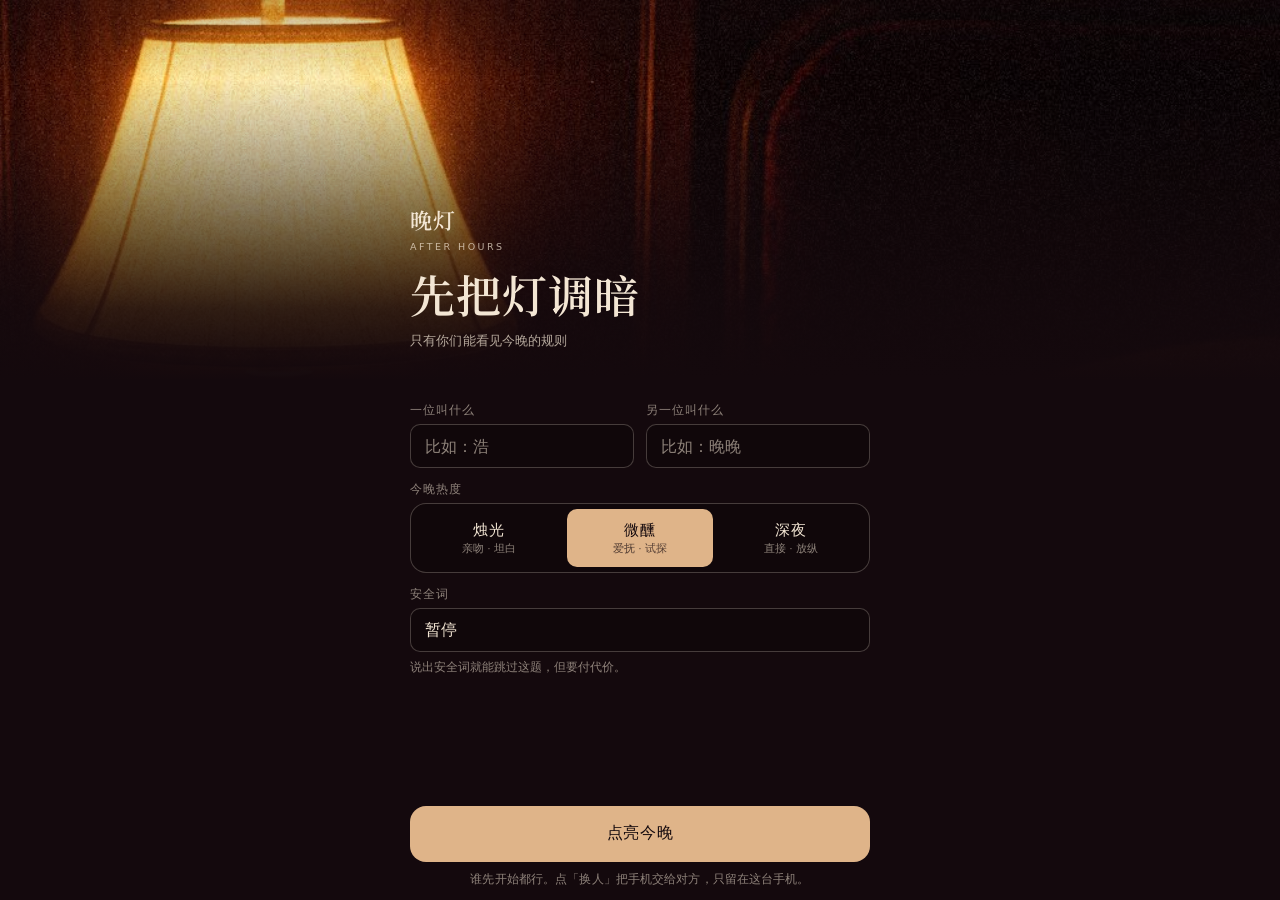
==== commit 8859b28a: "feat: 晚灯 v31 —— 把「房间」补进内页 首页与设置屏有照片、有灯，一进玩法屏世界就没了：纯黑底 + 一张浮着的 象牙纸 + 底部一颗金按钮。`combo / scene / choice`" ====
--- a/index.html
+++ b/index.html
@@ -21,11 +21,11 @@
       href="https://fonts.googleapis.com/css2?family=Noto+Serif+SC:wght@500;600&display=swap"
       rel="stylesheet"
     />
-    <link rel="stylesheet" href="./assets/app.css?v=24" />
+    <link rel="stylesheet" href="./assets/app.css?v=31" />
   </head>
   <body>
     <!-- 图标本地子集（Phosphor regular 风格：256 网格、stroke 16、round 端点；不走 CDN，离线可用）
-         只留真正在用的三枚：返回箭头、热度减、热度加。底栏不放图标。 -->
+         只留真正在用的五枚：返回箭头、热度减、热度加、全屏展开、全屏收起。底栏不放图标。 -->
     <svg width="0" height="0" style="position:absolute" aria-hidden="true">
       <defs>
         <symbol id="i-arrow-left" viewBox="0 0 256 256">
@@ -43,6 +43,23 @@
             <line x1="40" y1="128" x2="216" y2="128" />
           </g>
         </symbol>
+        <!-- 全屏一对：四角括号（撑开 / 收拢），不用对角箭头——斜向箭头在这套线规里读起来像「跳转外链」 -->
+        <symbol id="i-expand" viewBox="0 0 256 256">
+          <g fill="none" stroke="currentColor" stroke-width="16" stroke-linecap="round" stroke-linejoin="round">
+            <polyline points="40 104 40 40 104 40" />
+            <polyline points="152 40 216 40 216 104" />
+            <polyline points="216 152 216 216 152 216" />
+            <polyline points="104 216 40 216 40 152" />
+          </g>
+        </symbol>
+        <symbol id="i-compress" viewBox="0 0 256 256">
+          <g fill="none" stroke="currentColor" stroke-width="16" stroke-linecap="round" stroke-linejoin="round">
+            <polyline points="104 40 104 104 40 104" />
+            <polyline points="216 104 152 104 152 40" />
+            <polyline points="152 216 152 152 216 152" />
+            <polyline points="40 152 104 152 104 216" />
+          </g>
+        </symbol>
       </defs>
     </svg>
     <div id="app">
@@ -118,7 +135,7 @@
         </div>
         <div class="slip">
           <p class="slip-label">也可以玩</p>
-          <button type="button" class="slip-row" data-open="combo" onclick="window.wandengOpen && window.wandengOpen('combo')">
+          <button type="button" class="slip-row" data-open="combo">
             <b>连招</b>
             <span>答完，立刻按这个做</span>
           </button>
@@ -133,6 +150,17 @@
           <button type="button" class="slip-row" data-open="timer">
             <b>倒计时</b>
             <span>铃响之前不许停</span>
+          </button>
+        </div>
+        <!-- 散场是单独的一组，不进「也可以玩」：收灯不是玩法，是今晚的结束仪式。
+             这一组只有一行，页眉不带那条横线：首页在带安全区的真机上必然要滚，
+             折线落在哪里控制不住——「散场」下面挂一条 1px 会被读成断掉的表，
+             不挂线就只是下一组的过线 -->
+        <div class="slip slip-final">
+          <p class="slip-label">散场</p>
+          <button type="button" class="slip-row" data-open="ending">
+            <b>收灯</b>
+            <span>今晚到这里，把灯收了</span>
           </button>
         </div>
       </section>
@@ -224,10 +252,9 @@
         <div class="wheel-box">
           <div class="pointer"></div>
           <div class="wheel" id="wheel"></div>
-          <p class="wheel-queue" id="wheelQueue"></p>
-        </div>
-        <!-- 轮盘自己就是内容；结果纸在指针停下后才出现 -->
-        <div class="result hidden" id="wheelCard">
+        </div>
+        <!-- 轮盘自己就是内容；结果纸常驻（没开转是灰态），指针停下后才写上那句 -->
+        <div class="result" id="wheelCard">
           <b id="wheelTitle"></b>
           <span id="wheelLine"></span>
         </div>
@@ -237,6 +264,11 @@
             <button class="btn-text js-pass">过</button>
             <button class="btn-text" id="btnWheelNext">换人</button>
           </div>
+        </div>
+        <!-- 本轮选项：盘上十二支的全文名单，序号与扇面一一对应；页尾读物，转完对单 -->
+        <div class="wheel-list">
+          <div class="wheel-list-head"><b>本轮选项</b><span id="wheelQueue"></span></div>
+          <ol id="wheelListOl"></ol>
         </div>
       </section>
 
@@ -255,7 +287,6 @@
             <div class="flip-face flip-front">
               <div class="kicker">连招</div>
               <div class="q">点下面抽题，答完翻面出招。</div>
-              <p class="hint">答完点下面，答案会变成要做的事。</p>
             </div>
             <div class="flip-face flip-back">
               <div class="kicker" id="comboKicker">先答</div>
@@ -408,12 +439,26 @@
           <span class="pill">只在本机</span>
         </div>
         <div class="settings-list">
+          <!-- 屏幕这一组排在最前：它是活的设置，导出/导入是数据操作。
+               全屏那颗按钮与说明全部由 JS 按真能力改写——iPhone 的 Safari 不允许普通
+               网页全屏，那一档按钮直接不出现，只留「添加到主屏幕」这句实话。 -->
           <div class="panel">
+            <div class="panel-head"><b>屏幕</b><span id="fsState">检测中</span></div>
+            <div class="switch-row" id="landscapeRow">
+              <button type="button" class="switch-opt" data-landscape="0" aria-pressed="true">竖屏</button>
+              <button type="button" class="switch-opt" data-landscape="1" aria-pressed="false">横屏</button>
+            </div>
+            <p class="field-note">默认竖屏。横屏给平板用：飞行棋棋盘在左、题目在右。</p>
+            <button class="btn btn-outline" id="btnFullscreen">进入全屏</button>
+            <p class="field-note" id="fsNote"></p>
+          </div>
+          <p class="settings-label">数据与恢复</p>
+          <div class="panel panel-quiet">
             <div class="panel-head"><b>导出备份</b><span>JSON</span></div>
             <p class="field-note">称呼、热度、用过的题、边界清单都会一起导出。</p>
             <button class="btn btn-outline" id="btnExport">导出到文件</button>
           </div>
-          <div class="panel">
+          <div class="panel panel-quiet">
             <div class="panel-head"><b>导入备份</b><span>JSON</span></div>
             <p class="field-note">会用文件里的内容覆盖这台手机上的记录。读不了就什么都不改。</p>
             <label class="file-btn">
@@ -421,7 +466,7 @@
               <input type="file" accept="application/json,.json" id="importBackup" />
             </label>
           </div>
-          <div class="panel">
+          <div class="panel panel-quiet">
             <div class="panel-head"><b>导入自定义题</b><span>JSON</span></div>
             <p class="field-note">一串对象，每个含 kind、heat、gender 与该项对应字段，追加进抽题池。</p>
             <label class="file-btn">
@@ -429,7 +474,7 @@
               <input type="file" accept="application/json,.json" id="importCustom" />
             </label>
           </div>
-          <div class="panel">
+          <div class="panel panel-quiet">
             <div class="panel-head"><b>重新设置</b><span>称呼 · 热度</span></div>
             <p class="field-note">回到最开始那一屏，重新填称呼、选今晚的热度。记录不会清掉。</p>
             <button class="btn btn-outline" id="resetBtn">回到设置</button>
@@ -442,25 +487,6 @@
         <p class="set-status" id="settingsStatus"></p>
       </section>
 
-      <section class="screen" data-screen="plan" id="screen-plan">
-        <div class="topbar">
-          <button class="icon-btn" data-back><svg class="ico" aria-hidden="true"><use href="#i-arrow-left" /></svg></button>
-          <div class="who">今晚做什么</div>
-          <span class="pill" id="planPill">房间里</span>
-        </div>
-        <div class="btn-row">
-          <button class="btn btn-honey" data-plan-pile="room">房间里</button>
-          <button class="btn btn-outline" data-plan-pile="out">出门</button>
-        </div>
-        <article class="panel plan-card" id="planCard">
-          <div class="panel-head"><b id="planTitle">还没抽</b><span id="planMark"></span></div>
-          <p class="plan-desc" id="planDesc">两堆卡：在房间里做的，和要出门做的。抽到就做，不换。</p>
-        </article>
-        <div class="actions">
-          <button class="btn btn-gold" id="btnPlanDraw">抽一张</button>
-        </div>
-      </section>
-
       <section class="screen" data-screen="board" id="screen-board">
         <div class="topbar">
           <button class="icon-btn" data-back><svg class="ico" aria-hidden="true"><use href="#i-arrow-left" /></svg></button>
@@ -474,7 +500,7 @@
         <p class="board-progress pill" id="boardPill">起点</p>
         <div class="board-grid" id="boardGrid"></div>
         <article class="panel board-slot">
-          <div class="panel-head"><b id="boardTitle">掷骰子</b><span class="board-die" id="boardDie" aria-hidden="true">⚄</span><span id="boardMark">第 1 格</span></div>
+          <div class="panel-head"><b id="boardTitle">掷骰子</b><span class="board-die" id="boardDie" aria-hidden="true"></span><span id="boardMark">第 1 格</span></div>
           <p class="board-line" id="boardLine">两个人轮流。先走到最后一格的人赢。</p>
         </article>
         <!-- 掷骰浮层：真正的骰子滚完这一把，棋子才走 -->
@@ -483,9 +509,29 @@
         </div>
         <div class="actions">
           <div class="btn-row">
+            <!-- 终局才出现的第三颗：玩法切换此时没意义，让位给收灯 -->
+            <button class="btn btn-outline hidden" id="btnBoardEnd">收灯</button>
             <button class="btn btn-outline" id="btnBoardTheme">玩法：都来</button>
             <button class="btn btn-gold" id="btnBoardRoll">掷骰子</button>
           </div>
+        </div>
+      </section>
+
+      <!-- 收灯：今晚的最后一屏。没有照片、没有抽卡——三步走完，金色开关离场 -->
+      <section class="screen screen-ending" data-screen="ending" id="screen-ending">
+        <div class="topbar">
+          <button class="icon-btn" data-back><svg class="ico" aria-hidden="true"><use href="#i-arrow-left" /></svg></button>
+          <div class="who">收灯</div>
+          <span class="pill">不急</span>
+        </div>
+        <div class="ending-lead">
+          <h1 class="ending-hero">今晚到这里</h1>
+          <p class="ending-sub">接下来的时间，不用手机。</p>
+        </div>
+        <div class="ending-steps" id="endingSteps"></div>
+        <div class="actions">
+          <button class="btn btn-gold" id="btnLampOut">好了</button>
+          <button class="linkish hidden" id="endingHome">回到首页</button>
         </div>
       </section>
 
@@ -513,12 +559,18 @@
       </div>
     </div>
 
+    <!-- 横屏兜底：手机横握时整屏盖住，请人竖着拿（CSS 触发：触屏 + 横向 + 矮视口）；设置里开了横屏模式则不再遮挡 -->
+    <div id="rotateHint">
+      <p class="rh-t">请竖着拿</p>
+      <p class="rh-s">晚灯是床头的事。</p>
+    </div>
+
     <div id="staleBar" class="stale-bar hidden">
       手机还在用旧版，连招会打不开。请关掉这个标签，再打开一次。
     </div>
-    <script src="./assets/logic.js?v=24"></script>
-    <script src="./assets/data.js?v=24"></script>
-    <script src="./assets/app.js?v=24"></script>
+    <script src="./assets/logic.js?v=31"></script>
+    <script src="./assets/data.js?v=31"></script>
+    <script src="./assets/app.js?v=31"></script>
     <script>
       (function () {
         if (!window.WANDENG || !window.WANDENG.combo) {
--- a/assets/app.css
+++ b/assets/app.css
@@ -4,7 +4,7 @@
    底 = 近黑酒红 #14090D · 字 = 被灯照到的奶油色 #F3E6D4
    暖金 #DFB489 表示「灯还亮着 / 开关拨到的位置」：每屏一颗的主按钮、
    热度选中块（v21 起并入灯金系统，不再用奶油）、双方都 Yes 的边界行、
-   棋子所在的格、底栏选中的灯芯。
+   棋子所在的格、底栏选中的灯芯、设置里横屏开关拨到的那一档。
    酒红 #9C3D4A 整屏最多一次（她的棋子 / No / 时间到）。
    被照亮的物件共用一块象牙 #F0E3D0：骰面、题面卡、结果纸、轮盘亮扇面。
    对等的选择不做主次（真心话=大冒险、A=B，同是奶油实底）。
@@ -23,6 +23,9 @@
   --room-raised: #1B0E13;    /* 灯下的纸或漆面：卡片实底 */
   --wheel-dark: #2B171D;     /* 轮盘深漆扇面（与象牙扇交替） */
   --mask-ink: rgba(10, 5, 7, 0.86); /* 弹层遮罩：实色压暗，不用 blur */
+  --board-flat: #170C11;     /* 棋盘最平的一档：免过格 */
+  --board-mid: #1E1016;      /* 棋盘中间档：抽题 / 前进后退 */
+  --board-warm: #22131A;     /* 棋盘暖档：一起 / 代价——灯下稍亮的一点 */
 
   /* —— 奶油：被灯照到的字（低于 --cream-55 的档只做描边，不做字色）—— */
   --cream: #F3E6D4;            /* 15.9:1 on --room */
@@ -35,6 +38,12 @@
   /* —— 暖金：只用来表示「灯还亮着 / 开关拨到的位置」——
      主按钮、热度选中块、双方都 Yes 的边界行、棋子所在的格、底栏灯芯 */
   --lamp: #DFB489;
+  --lamp-16: rgba(223, 180, 137, 0.16); /* 暖金的受光档：灯光落在的那一格 */
+
+  /* —— 灯洒下来的一层：试过，撤了。 ——
+     玩法屏确实空，但加一层顶光会把 #14090D 糊成一片棕雾，
+     「关了大灯的房间」这个身份就没了；本屏的规矩是实底、不叠色罩。
+     暗房间里唯一亮的东西就是灯下那张纸——空档由纸的尺寸和位置解决，不由光解决 */
 
   /* —— 酒红：整屏最多一次（玩家她的棋子 / No / 时间到）。不用来给对等选项分主次 —— */
   --wine: #9C3D4A;
@@ -257,18 +266,20 @@
 
 /* 首页不再复用设置页的照片：v21 起两张不同场景（设置=床头柜上的两杯酒，
    首页=床上的手机与远处的灯），同一晚、同一盏灯，但不是同一张 Banner。
-   首页还要往下装头牌与三件小静物、四行服务单，照片收在 26dvh */
+   首页还要往下装头牌与三件小静物、四行服务单、末尾的散场组，
+   照片收在 23dvh：气口让给内容，末组才不必藏在底栏后面 */
 .screen-home .hero-photo {
-  height: clamp(196px, 26dvh, 248px);
+  height: clamp(176px, 23dvh, 224px);
 }
 
 .screen-home .hero-photo img {
   object-position: 50% 16%; /* 灯在照片上三分之一：带子取景取到灯与一小段床 */
 }
 
-/* 照片矮一档，字就往暗部多咬进去一点，保持「标题落在灯的余光照不到的地方」 */
+/* 照片矮一档，字就往暗部多咬进去一点，保持「标题落在灯的余光照不到的地方」。
+   负 margin 与 .hero-photo 同比例收，否则巨标会咬进还亮着的带子里 */
 .screen-home .hero-copy {
-  margin-top: clamp(-124px, -14dvh, -84px);
+  margin-top: clamp(-112px, -12.4dvh, -76px);
 }
 
 /* 整段溶进房间：顶部先轻轻压住，中段开始衰减，下沿完全化进 --room。
@@ -324,7 +335,7 @@
 
 .home-stack {
   flex: 0 0 auto;
-  gap: clamp(10px, 1.8dvh, 16px);
+  gap: clamp(10px, 1.5dvh, 14px);
   margin-top: clamp(10px, 1.8dvh, 14px);
 }
 
@@ -355,7 +366,7 @@
 
 .lead-card .media img {
   width: 100%;
-  height: clamp(136px, 17dvh, 172px);
+  height: clamp(126px, 15.5dvh, 160px);
   display: block;
   object-fit: cover;
   object-position: 50% 62%; /* 方图裁成横带：取景对准灯下的那叠牌，上缘留一点灯晕 */
@@ -417,7 +428,7 @@
 
 .tile .media img {
   width: 100%;
-  aspect-ratio: 4 / 3;
+  aspect-ratio: 3 / 2; /* 三件小静物收成横带：4:3 那一档让首页末尾的散场组整组沉到折线下面 */
   object-fit: cover;
   display: block;
   background: var(--room-sunk);
@@ -484,8 +495,8 @@
   align-items: baseline;
   gap: 12px;
   width: 100%;
-  min-height: 40px;
-  padding: 7px 0;
+  min-height: 38px;
+  padding: 6px 0;
   border: 0;
   border-radius: 0;
   background: none;
@@ -527,6 +538,12 @@
   gap: 8px;
   margin-bottom: clamp(8px, 1.6dvh, 12px);
   flex: 0 0 auto;
+}
+
+/* 全屏那颗只在 API 真的可用的设备上由 JS 挂进来（iPhone 的 Safari 挂上去是假按钮），
+   挂了才多一列——不挂时 320–375px 的 .who 不必为一颗不存在的图标让出 52px */
+.topbar.has-fs {
+  grid-template-columns: 44px 1fr auto auto;
 }
 
 .icon-btn {
@@ -538,7 +555,7 @@
   border-radius: var(--radius-sm);
   background: none;
   box-shadow: none;
-  color: var(--cream);
+  color: var(--cream-72); /* 顶栏的通道：返回与全屏退一档，让位给「轮到谁」 */
   cursor: pointer;
   transition: var(--transition-ui);
 }
@@ -546,8 +563,8 @@
 .topbar .who {
   text-align: center;
   font-family: var(--font-body);
-  font-size: 15px;
-  font-weight: 500;
+  font-size: 16px;
+  font-weight: 600; /* 顶栏只有一件事需要读：这一轮是谁 */
   letter-spacing: 0.03em;
   color: var(--cream);
   overflow: hidden;
@@ -588,7 +605,7 @@
   border-radius: 0;
   background: none;
   box-shadow: none;
-  color: var(--cream);
+  color: var(--cream-72); /* 步进是随时可用的通道，不是顶栏的主角 */
   cursor: pointer;
   transition: var(--transition-ui);
 }
@@ -680,15 +697,16 @@
   box-shadow: none;
 }
 
-/* 文字操作：过 / 换人。放在主按钮下面，8.4:1，不和背景融在一起 */
+/* 次级操作：过 / 换人 / 再抽一个。放在主按钮下面，比细边再轻一档——
+   但仍是一颗有边界的按钮：裸文字的两颗并排读起来像图注，不像能点的东西 */
 .btn-text {
   display: inline-flex;
   align-items: center;
   justify-content: center;
   height: var(--tap-min);
-  border: 0;
+  border: 1px solid var(--line-10);
   border-radius: var(--radius-sm);
-  background: none;
+  background: var(--room-raised);
   color: var(--cream-72);
   font-family: var(--font-body);
   font-size: 14px;
@@ -755,6 +773,7 @@
 .slip-row:focus-visible,
 .heat-btn:focus-visible,
 .bd-opt:focus-visible,
+.switch-opt:focus-visible,
 .linkish:focus-visible,
 input[type="text"]:focus-visible {
   outline: var(--focus-ring);
@@ -769,6 +788,7 @@
   .icon-btn:hover,
   .step-btn:not(:disabled):hover,
   .file-btn:hover,
+  .switch-opt:hover,
   .linkish:hover,
   .btn-text:hover {
     filter: brightness(1.1);
@@ -789,6 +809,7 @@
 .slip-row:active,
 .heat-btn:active,
 .icon-btn:active,
+.switch-opt:active,
 .linkish:active {
   transform: scale(0.98);
   filter: brightness(0.94);
@@ -801,6 +822,7 @@
 .btn-text,
 .slip-row,
 .heat-btn,
+.switch-opt,
 .icon-btn {
   position: relative;
   overflow: hidden;
@@ -962,25 +984,34 @@
    不再让 flex:1 把纸拉成一整块只放三行字的空白墙
    ========================================================================== */
 
+/* 牌堆：卡下压着三层牌边，暗场里的留白就有了落点。
+   全部是零模糊的实色偏移——是牌边，不是投影（禁「柔投影」）。
+   最外一层带 3px 横向错位：一叠牌不会码得完全齐，齐了反而像个阴影 */
 .play-card {
-  flex: 0 1 auto;
-  margin-top: auto; /* 与 .actions 的 margin-top:auto 平摊空档：纸落在垂直中心 */
-  /* 高屏也只让纸占到三成画布：纸是承字的那张，字少时不撑成空白墙；
-     28dvh 与 ≤800 档的 27dvh 相接，812 与 800 之间不再跳一级 */
-  min-height: clamp(212px, 28dvh, 320px);
-  max-height: 52dvh;
+  flex: 0 0 auto;
+  margin-top: auto; /* 与 .actions 的 margin-top:auto 平摊：纸是暗房间里唯一亮的东西，放正中 */
+  /* 抽中之后的纸要够承字：33dvh 与 ≤800 档的 32dvh 相接，801 与 800 之间不跳级 */
+  min-height: clamp(248px, 33dvh, 380px);
+  max-height: none;
+  /* 未抽 → 抽中，纸从牌堆那一档长到题面那一档：与翻面同一个 520ms，读作「牌摊开了」 */
+  transition: min-height 520ms var(--ease-out);
   padding: clamp(20px, 3.4dvh, 28px) clamp(20px, 5.4vw, 30px);
   display: flex;
   flex-direction: column;
   background: var(--die-face);
   border: 0;
   border-radius: var(--radius-lg);
-  /* 牌堆：卡下压着两张牌边，暗场里的留白就有了落点 */
   box-shadow:
     inset 0 0 0 1px rgba(60, 42, 30, 0.08),
-    0 9px 0 -3px rgba(244, 236, 221, 0.12),
-    0 18px 0 -7px rgba(244, 236, 221, 0.06);
+    0 7px 0 -2px rgba(244, 236, 221, 0.2),
+    0 15px 0 -5px rgba(244, 236, 221, 0.11),
+    -3px 23px 0 -8px rgba(244, 236, 221, 0.05);
   text-align: left;
+}
+
+/* 未抽：这一屏是一叠扣着的牌，不是空墙。纸按内容长，牌堆那三层边负责说明「还有牌」 */
+.flip-card:not(.is-flipped) {
+  min-height: clamp(168px, 22dvh, 220px);
 }
 
 .play-card > .flip-inner {
@@ -1067,18 +1098,18 @@
   margin-top: clamp(-190px, -22dvh, -128px);
 }
 
-/* 登记单与主按钮是一组（表单 → CTA → 脚注贴着落底）；
-   高屏的余量全部给「标题↔表单」一侧——那里是照片暗部的延伸，
-   黑的是房间，不是版式空洞。padding 保底：矮屏 auto 归零仍有最小呼吸 */
+/* 登记单贴在副标题下面，余量全部让给「表单→主按钮」这一段：
+   主按钮本来就靠下停（拇指够得着），它和表单之间的空档读作停靠，不读作空洞。
+   反过来把整块表单沉到底、上方留一整屏黑，那块黑再宽也还是空洞 */
 .screen-setup .stack {
-  margin-top: auto;
+  margin-top: clamp(18px, 4dvh, 40px);
   flex: 0 0 auto;
   min-height: 0;
   padding: clamp(12px, 1.8dvh, 16px) 0;
 }
 
 .screen-setup .btn-gold {
-  margin-top: clamp(14px, 2.8dvh, 30px);
+  margin-top: auto;
   flex: 0 0 auto;
 }
 
@@ -1387,8 +1418,11 @@
 
 .wheel-box {
   /* 轮盘直径的唯一事实源：.wheel 与 .pointer 都从这里取半径 */
-  --wheel-size: min(74vw, 300px);
+  --wheel-size: min(80vw, 320px);
   flex: 1;
+  /* 盒子下限 = 盘径 + 指针露出的一段：空间不够时宁可整屏滚，
+     也不再让盘和指针画出盒子、压上顶栏与结果纸（v30 修） */
+  min-height: calc(var(--wheel-size) + 24px);
   display: grid;
   place-items: center;
   position: relative;
@@ -1434,54 +1468,102 @@
   z-index: 2;
 }
 
-/* 扇面短标：每扇刻它那句话的头几个字，随盘同转。
-   双数扇是象牙底刻墨字，单数扇是深漆底刻奶油字 */
+/* 扇面序号：盘面不刻句子（可读性交给下方清单），只刻与清单对应的序号。
+   序号用反向旋转抵消盘子的转角，盘转它不转（transition 与 .wheel 同步），
+   任何时刻都正立可读；象牙扇墨字、深漆扇奶油字 */
 .wedge {
   position: absolute;
   left: 50%;
   top: 50%;
-  width: 0;
-  height: 0;
-}
-
-.wedge i {
-  position: absolute;
-  left: 0;
-  top: 0;
-  transform: translate(-50%, -50%);
   font-family: var(--font-body);
   font-style: normal;
-  font-size: 10px;
+  font-variant-numeric: tabular-nums;
+  font-size: 11px;
   font-weight: 500;
   letter-spacing: 0.02em;
   line-height: 1;
-  white-space: nowrap;
-}
-
-.wedge .wedge-lite {
-  color: var(--die-ink);
-}
-
-.wedge .wedge-dark {
+  color: var(--cream-55);
+  transition: transform 3.2s cubic-bezier(0.12, 0.7, 0.08, 1);
+}
+
+.wheel > .wedge:nth-child(odd) {
+  color: var(--paper-ink-55);
+}
+
+/* 本轮选项：盘上十二支的全文名单（couple-stark 的可读性来源），
+   序号与扇面一一对应；刚落过的那行字变奶油、序号点灯金 */
+.wheel-list {
+  margin-top: clamp(10px, 1.6dvh, 14px);
+  flex: 0 0 auto;
+}
+
+.wheel-list-head {
+  display: flex;
+  align-items: baseline;
+  justify-content: space-between;
+  gap: 10px;
+  margin-bottom: 2px;
+  padding-bottom: 8px;
+  border-bottom: 1px solid var(--line-10);
+}
+
+.wheel-list-head b {
+  font-family: var(--font-body);
+  font-size: 11px;
+  font-weight: 400;
+  letter-spacing: 0.14em;
+  color: var(--cream-55);
+}
+
+.wheel-list-head span {
+  font-size: 10.5px;
+  font-weight: 400;
+  letter-spacing: 0.02em;
+  color: var(--cream-55);
+}
+
+.wheel-list ol {
+  list-style: none;
+  margin: 0;
+  padding: 0;
+  display: grid;
+  grid-template-columns: 1fr 1fr;
+  gap: 0 18px;
+}
+
+.wheel-list li {
+  display: flex;
+  align-items: baseline;
+  gap: 7px;
+  padding: 6px 0;
+  font-size: 11.5px;
+  font-weight: 400;
+  letter-spacing: 0.01em;
+  line-height: 1.5;
+  color: var(--cream-72);
+  transition: color 280ms var(--ease-out);
+}
+
+.wheel-list li i {
+  flex: 0 0 auto;
+  font-style: normal;
+  font-variant-numeric: tabular-nums;
+  font-size: 10px;
+  color: var(--cream-55);
+  transition: color 280ms var(--ease-out);
+}
+
+.wheel-list li.is-landed {
   color: var(--cream);
 }
 
-/* 签筒行：盘上 12 支只是窗口，这一行告诉你筒里还压着多少句、下一支是什么 */
-.wheel-queue {
-  position: absolute;
-  left: 16px;
-  right: 16px;
-  bottom: 2px;
-  margin: 0;
-  text-align: center;
-  color: var(--cream-55);
-  font-size: 11px;
-  font-weight: 400;
-  letter-spacing: 0.02em;
-  line-height: 1.4;
-  white-space: nowrap;
-  overflow: hidden;
-  text-overflow: ellipsis;
+.wheel-list li.is-landed i {
+  color: var(--lamp);
+}
+
+/* 结果纸的灰态：还没开转时的占位 */
+.result.is-idle b {
+  color: var(--paper-ink-55);
 }
 
 /* ==========================================================================
@@ -1635,54 +1717,8 @@
 }
 
 /* ==========================================================================
-   今晚做什么（两堆活动卡）与飞行棋棋盘
+   飞行棋棋盘
    ========================================================================== */
-
-/* 卡片吸收剩余高度，否则内容会挤在上半屏、下半屏空着 */
-.plan-card {
-  margin-top: clamp(10px, 2dvh, 14px);
-  flex: 1;
-  min-height: 0;
-  display: flex;
-  flex-direction: column;
-  justify-content: center;
-}
-
-.plan-card .panel-head b {
-  font-size: 16px;
-}
-
-/* 特殊牌：暖金描边 = 这一张还亮着 */
-.plan-card.is-foil {
-  border-color: rgba(228, 195, 150, 0.55);
-}
-
-.plan-desc {
-  margin: 0;
-  color: var(--cream-72);
-  font-size: 14px;
-  font-weight: 400;
-  line-height: 1.7;
-}
-
-/* 两堆选择做成一行文字标签（下划线表示选中），主按钮仍是唯一那颗奶油 */
-#screen-plan .btn-row [data-plan-pile] {
-  height: 40px;
-  border: 0;
-  border-radius: 0;
-  border-bottom: 1px solid var(--line-16);
-  background: none;
-  color: var(--cream-55);
-  font-size: 14px;
-  font-weight: 400;
-  transition: var(--transition-ui);
-}
-
-#screen-plan .btn-row [data-plan-pile].btn-honey {
-  color: var(--cream);
-  border-bottom-color: var(--cream);
-  font-weight: 500;
-}
 
 /* 棋盘进度行：顶栏只留轮到谁，进度另起一行 */
 .board-progress {
@@ -1693,7 +1729,12 @@
 .board-grid {
   display: grid;
   grid-template-columns: repeat(6, 1fr);
-  gap: 4px;
+  /* 高度预算：42 格方格只随宽度长，视口不够高时会把题卡槽挤瘪、压上棋盘。
+     --board-fixed = 除棋盘外一屏的固定开销（顶栏+进度+题卡槽+按钮+安全区），
+     格子高度另设上限让总高永远装得下；格子允许被压成略扁的矩形 */
+  --board-gap: 4px;
+  --board-fixed: 352px;
+  gap: var(--board-gap);
   flex: 0 0 auto;
   margin-top: clamp(6px, 1.4dvh, 10px);
 }
@@ -1701,28 +1742,32 @@
 .board-tile {
   position: relative;
   aspect-ratio: 1 / 1;
+  /* 格高上限 =（视口高 − 固定件 − 行间 6 条缝）/ 7 行：预算内保持方格，
+     超出就让格子变扁，棋盘+题卡+按钮永远同屏 */
+  max-height: calc((100dvh - var(--board-fixed, 352px) - 6 * var(--board-gap, 4px)) / 7);
   display: grid;
   place-items: center;
   border-radius: var(--radius-sm);
   border: 1px solid var(--line-16);
   background: var(--room-raised);
-  color: var(--cream-55);
+  color: var(--cream-72); /* 格号是这一格的身份，不是注脚：10px/55 要猜着读 */
   font-family: var(--font-body);
   font-style: normal;
   font-variant-numeric: tabular-nums;
-  font-size: 10px;
+  font-size: 12px;
   font-weight: 400;
   letter-spacing: 0;
   transition: var(--transition-ui);
 }
 
-/* 格子类型只用暗档深浅差，类别靠角标符号，不引入第二种颜色 */
-.board-tile.kind-task { background: #1E1016; }
-.board-tile.kind-together { background: #22131A; }
-.board-tile.kind-cost { background: #22131A; }
-.board-tile.kind-forward { background: #1E1016; }
-.board-tile.kind-back { background: #1E1016; }
-.board-tile.kind-skip { background: #170C11; }
+/* 格子类型只用暗档深浅差，类别靠角标符号，不引入第二种颜色。
+   三档深浅归进 :root——屏里不再单独发明 hex */
+.board-tile.kind-task { background: var(--board-mid); }
+.board-tile.kind-together { background: var(--board-warm); }
+.board-tile.kind-cost { background: var(--board-warm); }
+.board-tile.kind-forward { background: var(--board-mid); }
+.board-tile.kind-back { background: var(--board-mid); }
+.board-tile.kind-skip { background: var(--board-flat); }
 
 .board-tile::before {
   position: absolute;
@@ -1730,10 +1775,10 @@
   right: 5px;
   font-family: var(--font-body);
   font-style: normal;
-  font-size: 9px;
+  font-size: 11px;
   font-weight: 500;
   line-height: 1;
-  color: var(--cream-55);
+  color: var(--cream-72);
 }
 
 .board-tile.kind-task::before { content: "?"; }
@@ -1743,16 +1788,29 @@
 .board-tile.kind-together::before { content: "♥"; }
 .board-tile.kind-skip::before { content: "⊘"; }
 
-/* 起点 / 终点：奶油描边 */
-.board-tile.kind-start,
-.board-tile.kind-end {
+/* 起点：奶油描边的一格，告诉你是从哪儿出发的 */
+.board-tile.kind-start {
   border-color: var(--line-24);
   color: var(--cream);
 }
 
-/* 当前格 = 灯光落下的那一格（整屏唯一一次暖金） */
+/* 终点：整块象牙。这一屏没有照片，42 格又全是暗档，
+   「关灯后唯一光源」在这里就靠终点那一格站着——它是这盘棋要走去的那盏灯 */
+.board-tile.kind-end {
+  border-color: var(--die-face);
+  background: var(--die-face);
+  color: var(--die-ink);
+}
+
+.board-tile.kind-end::before {
+  color: var(--paper-ink-72);
+}
+
+/* 当前格 = 灯光落下的那一格（整屏唯一一次暖金）：不只描边，给一格受光的面 */
 .board-tile.here {
   border-color: var(--lamp);
+  background: var(--lamp-16);
+  color: var(--cream);
 }
 
 /* SVG 棋子：他=奶油、她=酒红，深色描边把棋子从格子里剥出来 */
@@ -1811,12 +1869,23 @@
   letter-spacing: 0;
   line-height: 1.2;
   color: var(--cream);
-  min-width: 24px;
+  min-width: 24px; /* 首掷之前是空的：留着位子，掷出那一下不推挤标题 */
   flex: 0 0 auto;
   text-align: center;
   display: inline-block;
 }
 
+/* 骰点紧跟在标题后面，不再孤悬在行中间：中间那颗会被读成一颗来路不明的图标，
+   而不是「上一次掷出的点数」。右半边留给玩法名 */
+#screen-board .panel-head {
+  justify-content: flex-start;
+}
+
+#screen-board .panel-head .board-die {
+  margin-left: 8px;
+  margin-right: auto;
+}
+
 .board-die.tumbling {
   animation: dieTumble 120ms ease-in-out infinite;
 }
@@ -1832,11 +1901,11 @@
 
 .board-slot {
   margin-top: clamp(10px, 2dvh, 14px);
-  flex: 1;
-  min-height: 0;
+  /* 题卡槽按内容占位、绝不被压缩：曾经 flex:1 + min-height:0，
+     内容一超高它先被压瘪，题文从上下两侧溢出压盖棋盘和按钮（v30 修） */
+  flex: 0 0 auto;
   display: flex;
   flex-direction: column;
-  justify-content: center;
 }
 
 .board-line {
@@ -1875,8 +1944,26 @@
 
 /* 面板里的次级按钮：细边、矮一号，不和主按钮抢高度 */
 .settings-list .btn {
-  height: 48px;
+  height: 44px;
   font-size: 15px;
+}
+
+/* 六张一模一样的卡读起来像后台。分组只留一处页眉（与首页服务单同一套字），
+   数据类面板去掉实底、只留一条最浅的线：这一屏真正要看的两块——
+   「屏幕」这块活设置和末尾的「边界清单」——才有地方站出来 */
+.settings-label {
+  margin: clamp(14px, 2.6dvh, 22px) 0 0;
+  padding-bottom: 8px;
+  border-bottom: 1px solid var(--line-10);
+  color: var(--cream-55);
+  font-size: 10.5px;
+  font-weight: 400;
+  letter-spacing: 0.16em;
+}
+
+.panel-quiet {
+  border-color: var(--line-10);
+  background: none;
 }
 
 .panel-head {
@@ -2074,6 +2161,163 @@
 }
 
 /* ==========================================================================
+   设置里的两态开关：材质沿用 .heat-grid 那框（同一间房里的同一块凹槽），
+   但故意不带滑垫——滑垫的定位 JS 只认 #heatGrid，第二处拿不到它，
+   而选中态一旦只改字色就是墨字压近黑底、看不见。所以选中的那一档直接给灯金实底。
+   ========================================================================== */
+
+.switch-row {
+  display: flex;
+  gap: 5px;
+  padding: 5px;
+  border-radius: var(--radius-lg);
+  border: 1px solid var(--line-24);
+  background: var(--room-sunk);
+  box-shadow: none;
+}
+
+.switch-opt {
+  flex: 1;
+  min-height: var(--tap-min); /* 设置页的开关不能是边界清单那种 28px 的小条 */
+  padding: 8px 4px;
+  border: 0;
+  border-radius: var(--radius-sm);
+  background: none;
+  color: var(--cream-72);
+  font-family: var(--font-body);
+  font-size: 14px;
+  font-weight: 400;
+  letter-spacing: 0.04em;
+  text-align: center;
+  cursor: pointer;
+  transition: var(--transition-ui);
+}
+
+/* aria-pressed 是唯一真源：状态由 JS 写这一个属性，不再另发明一个类去同步 */
+.switch-opt[aria-pressed="true"] {
+  background: var(--lamp);
+  color: var(--ink);
+  font-weight: 500;
+}
+
+/* ==========================================================================
+   收灯：今晚的最后一屏。没有照片、没有抽卡，三块面板一步步亮起来；
+   走完之后金色开关自己离场（is-out），只剩暗下去的房间和一行晚安。
+   ========================================================================== */
+
+.screen-ending {
+  transition: background-color 1.2s var(--ease-in-out);
+}
+
+/* 熄灯之后房间再沉一档：不是变黑，是灯收走后剩下的暗。
+   顶栏与标题一起退到暗部——晚安是屏上唯一还醒着的字 */
+.screen-ending.is-out {
+  background: var(--room-sunk);
+}
+
+.screen-ending .topbar,
+.screen-ending .ending-lead {
+  transition: opacity 1.2s var(--ease-in-out);
+}
+
+.screen-ending.is-out .topbar,
+.screen-ending.is-out .ending-lead {
+  opacity: 0.32;
+}
+
+.ending-lead {
+  flex: 0 0 auto;
+  /* 标题与仪式块是一个整体，一起落在顶栏和动作区正中：
+     各自 auto 会把「今晚到这里」钉在顶上、把步骤推到底下，中间一整屏是空的 */
+  margin-top: auto;
+}
+
+.ending-hero {
+  margin: 0;
+  font-family: var(--font-serif);
+  font-size: clamp(26px, 7.2vw, 32px);
+  font-weight: 600;
+  letter-spacing: 0.02em;
+  line-height: 1.4;
+  color: var(--cream);
+}
+
+.ending-sub {
+  margin: 6px 0 0;
+  font-size: 13px;
+  font-weight: 400;
+  letter-spacing: 0.02em;
+  color: var(--cream-55);
+}
+
+.ending-steps {
+  display: flex;
+  flex-direction: column;
+  gap: 10px;
+  /* 与题面卡同一处理：仪式块紧跟在标题下面、落在灯里，
+     空档只留下方一处（同 .play-card 的改法，不再与 .actions 对平摊） */
+  margin-top: clamp(20px, 4dvh, 40px);
+  padding-top: clamp(12px, 2.6dvh, 20px);
+  flex: 0 1 auto;
+}
+
+/* 走过的步骤退半档，留在屏上像一张走完的单子；当前步骤是满色 */
+.ending-step.is-done {
+  opacity: 0.62;
+}
+
+.ending-line {
+  margin: 0;
+  font-family: var(--font-serif);
+  font-size: clamp(17px, 4.6vw, 20px);
+  font-weight: 600;
+  line-height: 1.6;
+  letter-spacing: 0.01em;
+  color: var(--cream);
+  text-wrap: pretty;
+}
+
+/* 熄灯之后：居中一行晚安，暗部里唯一还亮的字。没有金色——金色已经离场 */
+.screen-ending.is-out .ending-steps {
+  flex: 1 1 auto;
+}
+
+.ending-night {
+  margin: auto;
+  text-align: center;
+}
+
+.ending-goodnight {
+  margin: 0;
+  font-family: var(--font-serif);
+  font-size: clamp(34px, 10vw, 44px);
+  font-weight: 600;
+  letter-spacing: 0.08em;
+  color: var(--cream);
+  animation: revealFade 1.1s var(--ease-out);
+}
+
+.ending-night-sub {
+  margin: 10px 0 0;
+  font-size: 13px;
+  font-weight: 400;
+  letter-spacing: 0.03em;
+  color: var(--cream-55);
+  animation: revealFade 1.4s var(--ease-out);
+}
+
+/* 首页散场组：单独一张小单，与玩法清单之间多空一拍 */
+.slip + .slip {
+  margin-top: clamp(12px, 2.2dvh, 20px);
+}
+
+/* 只有一行的一组：页眉不带那条横线，免得折线切在它身上读成断掉的表 */
+.slip-final .slip-label {
+  padding-bottom: 4px;
+  border-bottom: 0;
+}
+
+/* ==========================================================================
    底栏：只留「首页」「设置」两个词，贴在暗底上
    不放图标，不放蜜桃胶囊，选中的那个字是奶油色
    ========================================================================== */
@@ -2220,7 +2464,7 @@
   }
 
   .play-card {
-    min-height: clamp(184px, 27dvh, 250px);
+    min-height: clamp(224px, 32dvh, 290px);
   }
 
   .lead-cap b {
@@ -2315,9 +2559,11 @@
     font-size: 19px;
   }
 
-  /* 42 格棋盘在矮屏格子更小：角标与序号同步缩小，棋子保持可辨 */
+  /* 42 格棋盘在矮屏格子更小：角标与序号同步缩小，棋子保持可辨。
+     预算同步收：按钮矮一号（52）、间距档也换了，固定开销比默认档小 */
   .board-grid {
-    gap: 3px;
+    --board-gap: 3px;
+    --board-fixed: 336px;
   }
 
   .board-tile {
@@ -2365,10 +2611,11 @@
 @media (max-height: 700px) {
   /* 矮屏：纸只承字，不铺满中段。之前 flex:1 把三行字拉成一整面空白墙；
      空档交给屏幕 —— .play-card 与 .actions 的 margin-top:auto 平摊，纸贴住字。
-     flex / margin-top 这里刻意不写，好让上面那条基线规则透上来 */
+     flex / margin-top 这里刻意不写，好让上面那条基线规则透上来。
+     这里原来还有一条 max-height: 58dvh：那是把长题目裁掉的元凶
+     （667 一档 58dvh=245，而一句长题要 368），删掉——纸可以超出，屏来滚 */
   .play-card {
     min-height: clamp(168px, 25dvh, 216px);
-    max-height: 58dvh;
   }
 
   .hero-photo {
@@ -2406,7 +2653,8 @@
   }
 }
 
-/* 骰子同步缩小，骰面 translateZ 跟着骰宽走 */
+/* 骰子同步缩小，骰面 translateZ 跟着骰宽走；轮盘再收一档，
+   让「本轮选项」的页眉在 667 以下也能在首屏露头（转完对单的闭环） */
 @media (max-height: 667px) {
   :root {
     --die-size: 96px;
@@ -2416,6 +2664,249 @@
   .pip {
     width: 13px;
     height: 13px;
+  }
+
+  .wheel-box {
+    --wheel-size: min(64vw, 26dvh, 190px);
+  }
+}
+
+/* 极矮屏（SE 一类）：棋盘格已压到 ~30px 高，格内元素同步缩小；
+   题卡行文字降一号，行数变少也给预算松绑 */
+@media (max-height: 600px) {
+  .board-tile {
+    font-size: 8px;
+  }
+
+  .board-tile::before {
+    font-size: 7px;
+    top: 2px;
+    right: 3px;
+  }
+
+  .tok-svg {
+    width: 16px;
+    height: 16px;
+    bottom: 1px;
+  }
+
+  .tok-svg .tok-word {
+    font-size: 8px;
+  }
+
+  .board-tile .tile-num {
+    transform: translateY(-5px);
+  }
+
+  .board-line {
+    font-size: 13.5px;
+  }
+}
+
+/* ==========================================================================
+   横屏兜底：晚灯是床头的事。触屏 + 横向 + 矮视口（手机横握）时整屏盖住，
+   请人竖着拿；桌面窗口（pointer: fine）与 iPad（高 > 500）不触发
+   ========================================================================== */
+
+#rotateHint {
+  display: none;
+}
+
+@media (pointer: coarse) and (orientation: landscape) and (max-height: 500px) {
+  #rotateHint {
+    display: flex;
+    flex-direction: column;
+    align-items: center;
+    justify-content: center;
+    gap: 10px;
+    position: fixed;
+    inset: 0;
+    z-index: 60;
+    background: var(--room);
+    text-align: center;
+  }
+
+  #rotateHint .rh-t {
+    margin: 0;
+    font-family: var(--font-serif);
+    font-size: 24px;
+    font-weight: 600;
+    letter-spacing: 0.06em;
+    color: var(--cream);
+  }
+
+  #rotateHint .rh-s {
+    margin: 0;
+    font-size: 13px;
+    font-weight: 400;
+    letter-spacing: 0.02em;
+    color: var(--cream-55);
+  }
+}
+
+/* ==========================================================================
+   横屏模式（opt-in）：html.landscape-ok 由「设置 → 横屏模式」写入，
+   真正的门是 (orientation: landscape)——竖着拿时这个类存在也不改任何版式，
+   手机上「请竖着拿」仍是默认。主要服务对象是平板。
+
+   刻意不动上面那九档 (max-height) 阶梯：它们同时是 iPad 横屏、桌面横向窗口、
+   折叠屏此刻的既有事实。给它们加 and (orientation: portrait) 会让 390 高的横屏
+   掉回基线 --board-fixed: 352 —— max-height 算出 2px，棋盘直接没了。
+   这里每条都带 .landscape-ok（比档内单类选择器高一级特异性）且源码在末，
+   所以覆盖是确定的，竖屏与不解锁的横屏一个字节都不变。
+   ========================================================================== */
+
+@media (orientation: landscape) {
+  /* 棋盘小的真因是这一列：竖屏的 460px 上限，在 1024 宽的 iPad 横屏上等于两侧
+     各留 282px 空白。放开到 640，并让刘海那一侧至少顶开 16px。 */
+  html.landscape-ok {
+    --gutter: max(
+      20px,
+      calc((100vw - 640px) / 2),
+      calc(env(safe-area-inset-left, 0px) + 16px),
+      calc(env(safe-area-inset-right, 0px) + 16px)
+    );
+  }
+
+  /* 解锁写在这里，不是删掉那道门：1-1-1 压过档内 #rotateHint 的 1-0-0 */
+  html.landscape-ok #rotateHint {
+    display: none;
+  }
+
+  /* 题面纸与结果纸：横屏 vw 很大而 dvh 很小，只按 vw 取字会顶到上限、纸先塌。
+     规则是「地板 = 今天的值，天花板只给平板抬高」：手机横屏一个像素都不许变小。
+     max-height 不写——基线已改成 max-height: none（纸按内容长、屏来滚），这里跟着透上来。 */
+  html.landscape-ok .play-card {
+    min-height: clamp(168px, 38dvh, 300px);
+  }
+
+  html.landscape-ok .play-card .q {
+    font-size: clamp(26px, 3vw, 34px);
+  }
+
+  html.landscape-ok .result b {
+    font-size: clamp(24px, 3vw, 30px);
+  }
+
+  html.landscape-ok .wheel-box {
+    --wheel-size: min(66dvh, 300px);
+  }
+
+  /* —— 飞行棋：棋盘在左，题目与按钮在右 ——
+     选择器必须带 .active：不带就压过 .screen{display:none}，棋盘屏会永久显示、
+     叠在每一屏底下。全 auto 行 + align-content:start：stretch 会把多余高度灌进
+     行里，隐式行跟着被拉长，格子贴顶——留白看起来像棋盘裂开。 */
+  html.landscape-ok #screen-board.active {
+    --gutter: max(
+      20px,
+      calc((100vw - 1080px) / 2),
+      calc(env(safe-area-inset-left, 0px) + 16px),
+      calc(env(safe-area-inset-right, 0px) + 16px)
+    );
+    display: grid;
+    grid-template-columns: minmax(0, 1fr) clamp(280px, 34vw, 400px);
+    grid-template-rows: auto auto auto auto;
+    grid-template-areas:
+      "top   top"
+      "prog  q"
+      "board q"
+      "board act";
+    column-gap: clamp(16px, 2.4vw, 32px);
+    align-content: start;
+  }
+
+  html.landscape-ok #screen-board > .topbar {
+    grid-area: top;
+  }
+
+  html.landscape-ok #screen-board > .board-progress {
+    grid-area: prog;
+  }
+
+  html.landscape-ok #screen-board > .board-grid {
+    grid-area: board;
+    align-self: start;
+  }
+
+  /* 题卡贴着一列的顶、按钮锚在底，中间会空出一大段房间暗部：让它在自己那两行里
+     居中，读起来才像和棋盘成对，而不是掉在右上角 */
+  html.landscape-ok #screen-board > .board-slot {
+    grid-area: q;
+    align-self: center;
+    margin-top: 0;
+  }
+
+  html.landscape-ok #screen-board > .actions {
+    grid-area: act;
+    margin-top: 0;
+  }
+
+  /* 棋盘高度预算（横屏唯一需要算的一行）：顶 padding 26 · 顶栏 44+12 · 进度 30+6
+     · grid margin-top 10 · 底 padding 12+env(bottom) ≈ 140 + env(bottom)。
+     题卡与按钮出了竖栈，352/336 里那两笔「题卡开销」不再存在。
+     1024×768 → 实测 86×86（不解锁时是 73×56）；1366×1024 → 105×105。 */
+  html.landscape-ok .board-grid {
+    --board-gap: 4px;
+    --board-fixed: calc(140px + env(safe-area-inset-bottom, 0px));
+    align-content: start;
+  }
+
+  html.landscape-ok .board-tile {
+    font-size: 12px;
+  }
+
+  html.landscape-ok .board-tile::before {
+    font-size: 11px;
+    top: 5px;
+    right: 6px;
+  }
+
+  html.landscape-ok .tok-svg {
+    width: 26px;
+    height: 26px;
+  }
+
+  html.landscape-ok .tok-svg .tok-word {
+    font-size: 12px;
+  }
+
+  html.landscape-ok .board-line {
+    font-size: 16px;
+  }
+}
+
+/* 手机横握不是设计目标，只求不塌：12px 的格子字在 30px 行高里会顶到角标，
+   轮盘收到能连同按钮一屏看见。字号一律不低于不解锁时的今天值
+   （骰子沿用 ≤667 档的 96px、题面字沿用上面 26px 的地板，这里都不往下压）。
+   这也是「请竖着拿」继续当默认的原因。 */
+@media (orientation: landscape) and (max-height: 520px) {
+  html.landscape-ok .board-grid {
+    --board-gap: 3px;
+  }
+
+  html.landscape-ok .board-tile {
+    font-size: 9px;
+  }
+
+  html.landscape-ok .board-tile::before {
+    font-size: 8px;
+    top: 3px;
+    right: 4px;
+  }
+
+  html.landscape-ok .tok-svg {
+    width: 18px;
+    height: 18px;
+    bottom: 1px;
+  }
+
+  html.landscape-ok .board-line {
+    font-size: 14px;
+  }
+
+  /* 今天 ≤667 档就是这把尺（390 高时 101px）：横屏手机上照抄它，「转动」才不会离开屏幕 */
+  html.landscape-ok .wheel-box {
+    --wheel-size: min(26dvh, 190px);
   }
 }
 
@@ -2438,6 +2929,7 @@
   .linkish,
   .heat-btn,
   .bd-opt,
+  .switch-opt,
   input[type="text"] {
     transition: none;
   }
@@ -2449,6 +2941,7 @@
   .slip-row:active,
   .heat-btn:active,
   .icon-btn:active,
+  .switch-opt:active,
   .linkish:active {
     transform: scale(0.99);
   }
